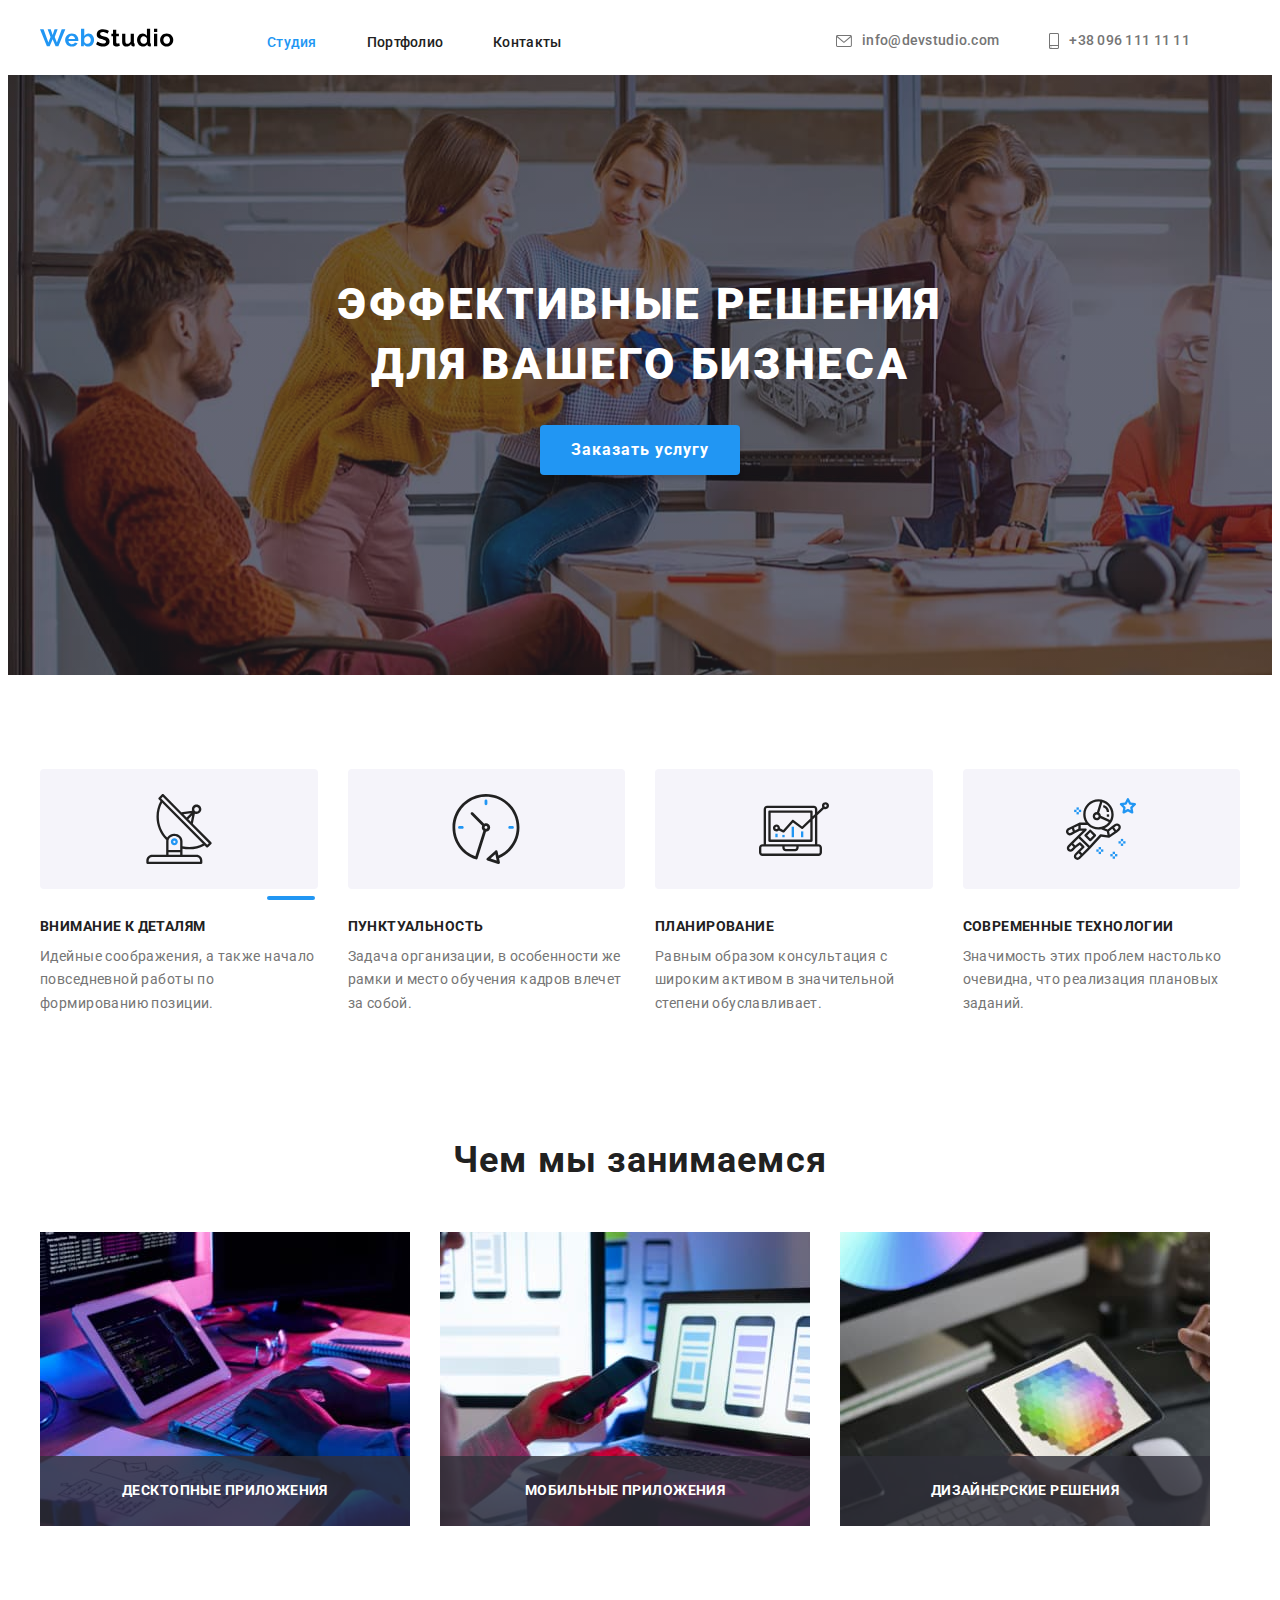
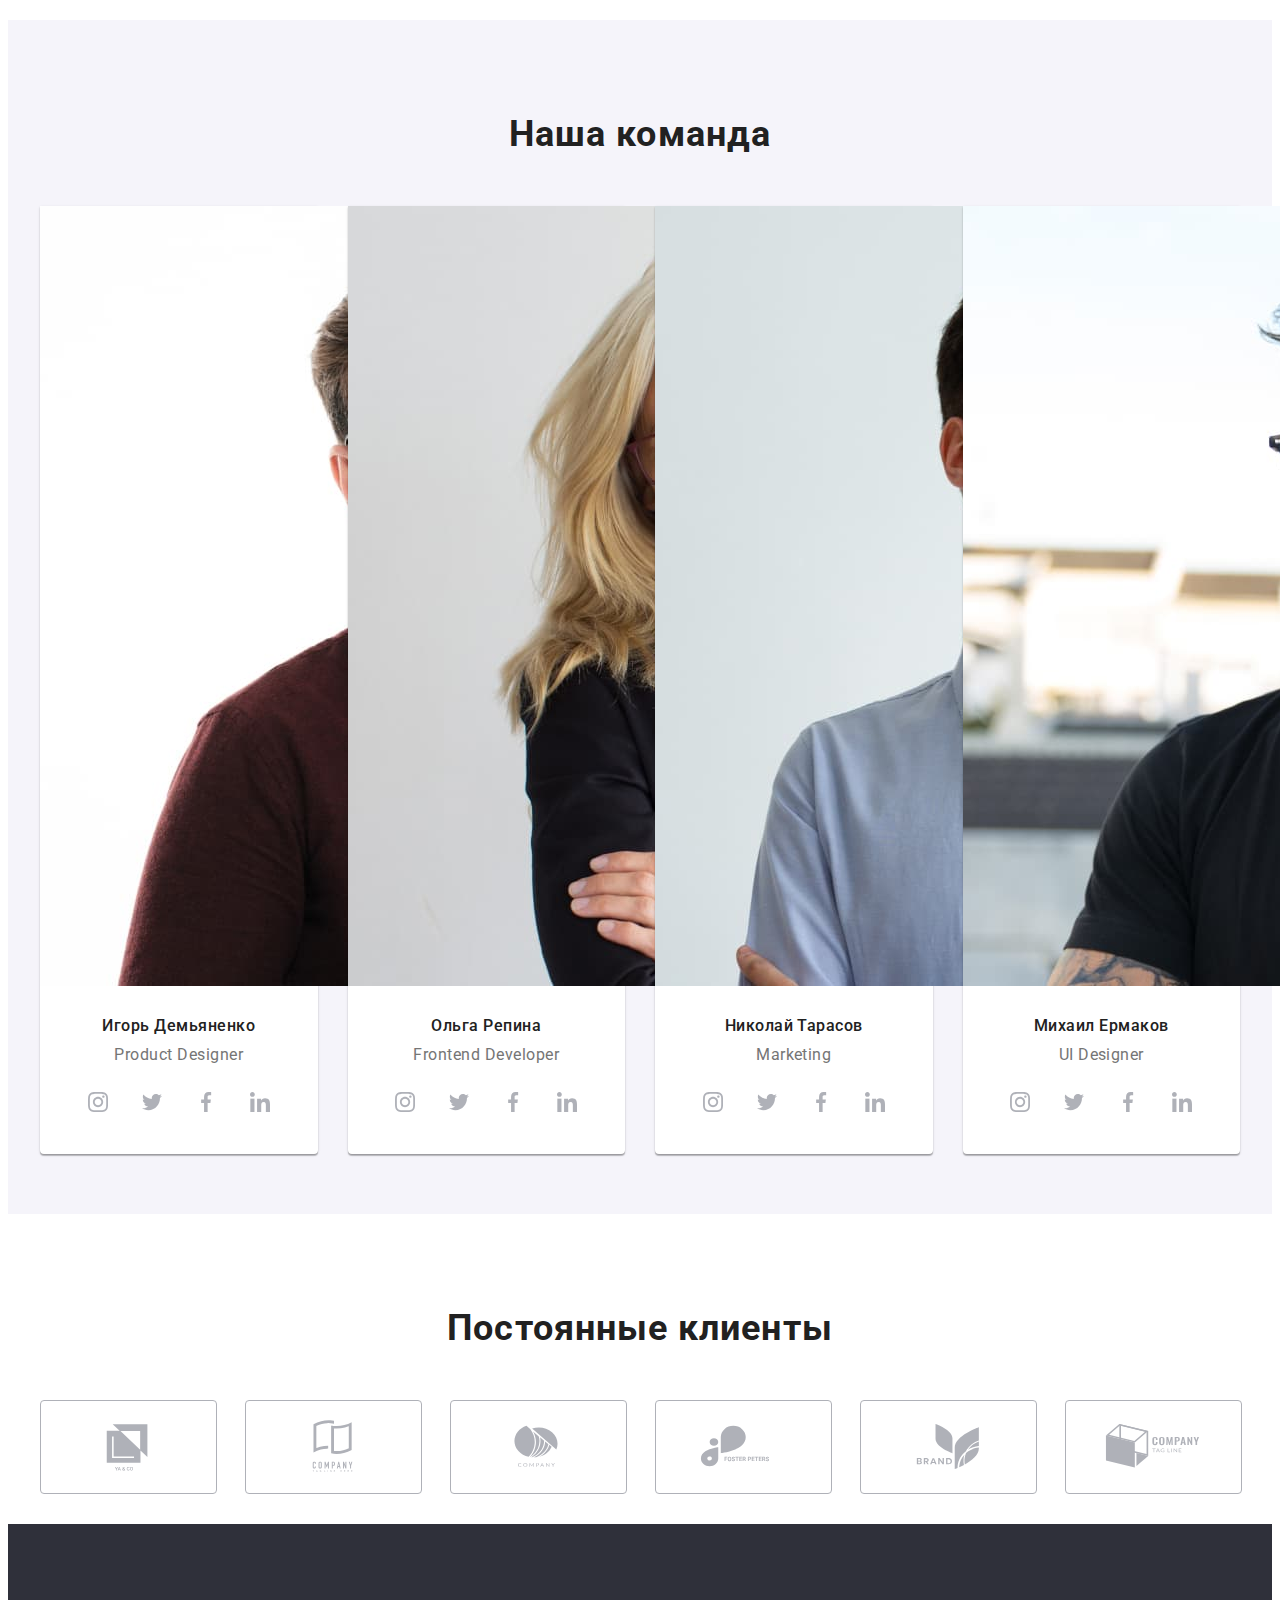
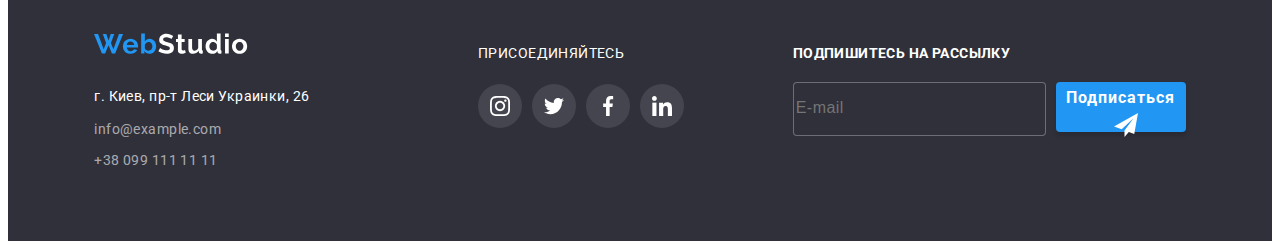
==== index.html @ 252eb331 "start#9" ====
<!DOCTYPE html>
<html lang="ru">
<head>
    <meta charset="UTF-8">
    <meta http-equiv="X-UA-Compatible" content="IE=edge">
    <meta name="viewport" content="width= , initial-scale=1.0">
    <link rel="preconnect" href="https://fonts.googleapis.com">
<link rel="preconnect" href="https://fonts.gstatic.com" crossorigin>
<link href="https://fonts.googleapis.com/css2?family=Raleway:wght@700&family=Roboto:wght@400;500;700;900&display=swap" rel="stylesheet">
<link rel="stylesheet" href="https://cdnjs.cloudflare.com/ajax/libs/modern-normalize/1.1.0/modern-normalize.min.css" integrity="sha512-wpPYUAdjBVSE4KJnH1VR1HeZfpl1ub8YT/NKx4PuQ5NmX2tKuGu6U/JRp5y+Y8XG2tV+wKQpNHVUX03MfMFn9Q==" crossorigin="anonymous" referrerpolicy="no-referrer" />
<link rel="stylesheet" href="./css/styles.css">
<link rel="stylesheet" href="./css/main.css">     
    <title>webstudio</title>
</head>
<body>

      <header class="header"> 
        <div class="container">
           <a class="logo link" href=""> <svg class="" width="134" height="28" >
                    <use href="./images/icons.svg#icon-w"></use>
                </svg></a>
       <button type="button" class="menu-open-btn">
           <svg class="" width="40" height="40">
                    <use href="./images/icons.svg#icon-nav_menu"></use>
                </svg>
       </button>
       
        <nav class="navigation">
        <ul class="menu-list list">
            <li class="menu-list__item"><a href="" class="menu-list__link current link menu-list__line">Студия</a></li>
            <li class="menu-list__item"><a href="./portfolio.html" class="menu-list__link link">Портфолио</a></li>
            <li class="menu-list__item"><a href="" class="menu-list__link link">Контакты</a></li>
        </ul> 
        </nav>
        <div class="contact">
    <ul class="contact-list list">
    <li class="contact-list__item"><a class="contact-list__link link" href="mailto:info@devstudio.com"><svg class="contact-list__icon" width="16" height="12">
        <use href="./images/icons.svg#icon-envelope"></use>
    </svg>info@devstudio.com</a></li>
    <li class="contact-list__item"><a class="contact-list__link link" href="tel:+380961111111"><svg class="contact-list__icon" width="10" height="16">
        <use href="./images/icons.svg#icon-smartphone"></use>
    </svg>+38 096 111 11 11</a></li>
    </ul>
    </div>
    </div>
    <div class="mob-menu is-hidden">
        <div class="container">
            <div class="mob-menu-top">
          <button type="button" class="menu-close-btn">
           <svg class="" width="40" height="40">
                    <use href="./images/icons.svg#icon-close-btn-mob"></use>
                </svg>
       </button>
        <ul class="mob-menu-list list">
            <li class="mob-menu-list__item"><a href="" class="mob-menu-list__link current link menu-list__line">Студия</a></li>
            <li class="mob-menu-list__item"><a href="./portfolio.html" class="mob-menu-list__link link">Портфолио</a></li>
            <li class="mob-menu-list__item"><a href="" class="mob-menu-list__link link">Контакты</a></li>
        </ul> 
        </div>
        <div>
    <ul class="mob-contact-list list">
   
    <li class="mob-contact-list__item"><a class="mob-contact-list__tel link" href="tel:+380961111111">+38 096 111 11 11</a></li>
     <li class="mob-contact-list__item"><a class="mob-contact-list__mail link" href="mailto:info@devstudio.com">info@devstudio.com</a></li>
    </ul>
    </div>
    <ul class="mob-soc-list list">
        <li><a class="mob-soc-list__link link" href="">Instagram</a></li>
        <li><a  class="mob-soc-list__link link" href="">Twitter</a></li>
        <li><a class="mob-soc-list__link link"  href="">Facebook</a></li>
        <li><a class="mob-soc-list__link link"  href="">LinkedIn</a></li>
    </ul>
    </div>
    </div>
    </header>
    <main>
 <section class="hero">
    <div class="container">
    <h1 class="hero__title">Эффективные решения для вашего бизнеса</h1>
    <button  type="button" class="hero__btn" data-modal-open>Заказать услугу</button>    
</div>
</section> 
     <section class="benefits">
        <div class="container">
   <h2 class="visually-hidden">Наши преимущества</h2>
        <ul class="benefits-list list">
        <li class="benefits-top-text">
           <div class="benefits-list-link"><svg class="benefits-icon" width="70" height="70">
                <use href="./images/icons.svg#icon-antenna"></use>
             </svg></div>
            <p class="benefits-title">Внимание к деталям</p>
<p class="benefits-text">Идейные соображения, а также начало повседневной работы по формированию позиции.</p>
        </li>
        <li class="benefits-top-text">
            <div class="benefits-list-link"><svg class="benefits-icon" width="70" height="70">
                <use href="./images/icons.svg#icon-clock"></use>
             </svg></div>
            <p class="benefits-title">Пунктуальность</p>
            <p class="benefits-text">Задача организации, в особенности же рамки и место обучения кадров влечет за собой.</p>
        </li>
        <li class="benefits-top-text">
            <div class="benefits-list-link"><svg class="benefits-icon" width="70" height="70">
                <use href="./images/icons.svg#icon-diagram"></use>
             </svg></div>
            <p class="benefits-title">Планирование</p>
<p class="benefits-text">Равным образом консультация с широким активом в значительной степени обуславливает.</p>
        </li>
        <li class="benefits-top-text">
            <div class="benefits-list-link"><svg class="benefits-icon" width="70" height="70">
                <use href="./images/icons.svg#icon-astronaut"></use>
             </svg></div>
            <p class="benefits-title">Современные технологии</p>
            <p class="benefits-text">Значимость этих проблем настолько очевидна, что реализация плановых заданий.</p>
        </li>
    </ul>
</div> 
</section>
  <section class="about">
    <div class="container">
<h2 class="about-title title">Чем мы занимаемся</h2>
<ul class="about-list list">
    <li class="about-item">
        <div class="about-top-wrap">
        <img 
        srcset="./images/img1.jpg 1x,
            ./images/img1-2x.jpg 2x"
        src="./images/img1.jpg" 
        alt="человек работает за компьютером"
        width="370"
        height="294">
       <p class="about-text">Десктопные приложения</p> 
    </div>
    </li>
    <li class="about-item">
        <div class="about-top-wrap">
        <img 
         srcset="./images/img2.jpg 1x,
            ./images/img2-2x.jpg 2x"
        src="./images/img2.jpg" 
        alt="человек работает за компьютером"
        width="370"
        height="294">
        <p class="about-text">Мобильные приложения</p> 
    </div>
    </li>
    <li class="about-item">
        <div class="about-top-wrap">
        <img 
         srcset="./images/img3.jpg 1x,
            ./images/img3-2x.jpg 2x"
        src="./images/img3.jpg"
        alt="человек работает за компьютер"
        width="370"
        height="294">
        <p class="about-text">Дизайнерские решения</p>  
    </div>
    </li>
</ul>
</div>
</section>  
 <section class="team">
    <div class="container">
    <h2 class="team-title title">Наша команда</h2>
    <ul class="team-list list">
        <li class="team-item">
<picture>
    <source  srcset="
            ./images/img-comanda1.jpg 1x,
            ./images/img-comanda1-2x.jpg 2x"
             media="(min-width:1200px)" >

     <source  srcset="
            ./images/img-comanda1-tab.jpg 1x,
            ./images/img-comanda1-tab-2x.jpg 2x"
             media="(min-width:768px)" >
    <source  srcset="
            ./images/img-comanda1-mob.jpg 1x,
            ./images/img-comanda1-mob-2x.jpg 2x"
             media="(min-width:480px)" >      
         <img
            src="./images/img-comanda1.jpg" alt="Product Designer"> 
</picture>

        <div class="team-list-group">
            <p class="team-list-name">Игорь Демьяненко</p>
            <p class="team-list-profession" lang="en">Product Designer</p>
        </div>
        <ul class="team-soc-list list">
         <Li class="team-soc-item"><a href="" class="team-soc-link"> 
             <svg class="team-soc-icon" width="20" height="20">
                 <use href="./images/icons.svg#icon-instagram"></use>
             </svg>
         </a></Li>
         <Li class="team-soc-item"><a href="" class="team-soc-link">
            <svg class="team-soc-icon" width="20" height="20">
           <use href="./images/icons.svg#icon-twitter"></use>
        </svg>   
         </a></li>
         <Li class="team-soc-item"><a href="" class="team-soc-link">
            <svg class="team-soc-icon" width="20" height="20">
                <use href="./images/icons.svg#icon-facebook"></use>
            </svg>   
         </a></Li>
         <Li class="team-soc-item"><a href="" class="team-soc-link">
            <svg class="team-soc-icon" width="20" height="20">
                <use href="./images/icons.svg#icon-linkedin"></use>
            </svg>    
         </a></Li>

        </ul>
        </li>
        <li class="team-item">
<picture>
    <source  srcset="
            ./images/img-comanda2.jpg 1x,
            ./images/img-comanda2-2x.jpg 2x"
             media="(min-width:1200px)" >

     <source  srcset="
            ./images/img-comanda2-tab.jpg 1x,
            ./images/img-comanda2-tab-2x.jpg 2x"
             media="(min-width:768px)" >
    <source  srcset="
            ./images/img-comanda2-mob.jpg 1x,
            ./images/img-comanda2-mob-2x.jpg 2x"
             media="(min-width:480px)" >      
         <img
            src="./images/img-comanda2.jpg" alt="Product Designer"> 
</picture>

        
            <div class="team-list-group">
        <p class="team-list-name">Ольга Репина</p>
        <p class="team-list-profession" lang="en">Frontend Developer</p>
    </div>
    <ul class="team-soc-list list">
        <Li class="team-soc-item"><a href="" class="team-soc-link"> 
            <svg class="team-soc-icon" width="20" height="20">
                <use href="./images/icons.svg#icon-instagram"></use>
            </svg>
        </a></Li>
        <Li class="team-soc-item"><a href="" class="team-soc-link">
           <svg class="team-soc-icon" width="20" height="20">
          <use href="./images/icons.svg#icon-twitter"></use>
       </svg>   
        </a></li>
        <Li class="team-soc-item"><a href="" class="team-soc-link">
           <svg class="team-soc-icon" width="20" height="20">
               <use href="./images/icons.svg#icon-facebook"></use>
           </svg>   
        </a></Li>
        <Li class="team-soc-item"><a href="" class="team-soc-link">
           <svg class="team-soc-icon" width="20" height="20">
               <use href="./images/icons.svg#icon-linkedin"></use>
           </svg>    
        </a></Li>
       </ul>
    </li>
        <li class="team-item">
<picture>
    <source  srcset="
            ./images/img-comanda3.jpg 1x,
            ./images/img-comanda3-2x.jpg 2x"
             media="(min-width:1200px)" >

     <source  srcset="
            ./images/img-comanda3-tab.jpg 1x,
            ./images/img-comanda3-tab-2x.jpg 2x"
             media="(min-width:768px)" >
    <source  srcset="
            ./images/img-comanda3-mob.jpg 1x,
            ./images/img-comanda3-mob-2x.jpg 2x"
             media="(min-width:480px)" >      
         <img
            src="./images/img-comanda3.jpg" alt="Product Designer"> 
</picture>

             <div class="team-list-group">
        <p class="team-list-name">Николай Тарасов</p>
        <p class="team-list-profession" lang="en">Marketing</p>
    </div>
    <ul class="team-soc-list list">
        <Li class="team-soc-item"><a href="" class="team-soc-link"> 
            <svg class="team-soc-icon" width="20" height="20">
                <use href="./images/icons.svg#icon-instagram"></use>
            </svg>
        </a></Li>
        <Li class="team-soc-item"><a href="" class="team-soc-link">
           <svg class="team-soc-icon" width="20" height="20">
          <use href="./images/icons.svg#icon-twitter"></use>
       </svg>   
        </a></li>
        <Li class="team-soc-item"><a href="" class="team-soc-link">
           <svg class="team-soc-icon" width="20" height="20">
               <use href="./images/icons.svg#icon-facebook"></use>
           </svg>   
        </a></Li>
        <Li class="team-soc-item"><a href="" class="team-soc-link">
           <svg class="team-soc-icon" width="20" height="20">
               <use href="./images/icons.svg#icon-linkedin"></use>
           </svg>    
        </a></Li>

       </ul>
    </li>
        <li class="team-item">
<picture>
    <source  srcset="
            ./images/img-comanda4.jpg 1x,
            ./images/img-comanda4-2x.jpg 2x"
             media="(min-width:1200px)" >

     <source  srcset="
            ./images/img-comanda4-tab.jpg 1x,
            ./images/img-comanda4-tab-2x.jpg 2x"
             media="(min-width:768px)" >
    <source  srcset="
            ./images/img-comanda4-mob.jpg 1x,
            ./images/img-comanda4-mob-2x.jpg 2x"
             media="(min-width:480px)" >      
         <img
            src="./images/img-comanda4.jpg" alt="Product Designer"> 
</picture>


        
             <div class="team-list-group">
        <p class="team-list-name">Михаил Ермаков</p>
        <p class="team-list-profession" lang="en">UI Designer</p>
        
    </div>
    <ul class="team-soc-list list">
        <Li class="team-soc-item"><a href="" class="team-soc-link"> 
            <svg class="team-soc-icon" width="20" height="20">
                <use href="./images/icons.svg#icon-instagram"></use>
            </svg>
        </a></Li>
        <Li class="team-soc-item"><a href="" class="team-soc-link">
           <svg class="team-soc-icon" width="20" height="20">
          <use href="./images/icons.svg#icon-twitter"></use>
       </svg>   
        </a></li>
        <li class="team-soc-item"><a href="" class="team-soc-link">
           <svg class="team-soc-icon" width="20" height="20">
               <use href="./images/icons.svg#icon-facebook"></use>
           </svg>   
        </a></li>
        <li class="team-soc-item"><a href="" class="team-soc-link">
           <svg class="team-soc-icon" width="20" height="20">
               <use href="./images/icons.svg#icon-linkedin"></use>
           </svg>    
        </a></li>
       </ul>
    </ul>
</div>
</section>
 <section class="clients">
    <div class="container">
    <h2 class="clients-title title">Постоянные клиенты</h2>
    <ul class="clients-list list">
        <li class="clients-list-icon"><a href="" class="clients-icon-link"><svg class="clients-soc-icon" width="106" height="60">
            <use href="./images/icons.svg#icon-client1"></use>
        </svg></a></li>
        <li class="clients-list-icon"><a href="" class="clients-icon-link"><svg class="clients-soc-icon" width="106" height="60">
            <use href="./images/icons.svg#icon-client2"></use>
        </svg> </a></li>
        <li class="clients-list-icon"><a href="" class="clients-icon-link"><svg class="clients-soc-icon" width="106" height="60">
            <use href="./images/icons.svg#icon-client3"></use>
        </svg> </a></li>
        <li class="clients-list-icon"><a href="" class="clients-icon-link"><svg class="clients-soc-icon" width="106" height="60">
            <use href="./images/icons.svg#icon-client4"></use>
        </svg></a></li>
        <li class="clients-list-icon"><a href="" class="clients-icon-link"><svg class="clients-soc-icon" width="106" height="60">
            <use href="./images/icons.svg#icon-client5"></use>
        </svg></a></li>
        <li class="clients-list-icon"><a href="" class="clients-icon-link"><svg class="clients-soc-icon" width="106" height="60">
            <use href="./images/icons.svg#icon-client6"></use>
        </svg></a></li>
    </ul>
</div>
</section>
    </main>
     <footer class="footer">
        <div class="container">
            <div class="footer-contact-logo">
        <div class="footer-logo-color">
 <a class="footer-logo link" href=""> <svg class="" width="154" height="28" >
                    <use href="./images/icons.svg#icon-webstudio1"></use>
                </svg></a>
    </div>
        <address class="adress">г. Киев, пр-т Леси Украинки, 26</address>
        <ul class="list">
            <li class="footer-contact"><a class="footer-link link" href="mailto:info@example.com">info@example.com</a></li>
            <li class="footer-contact"><a class="footer-link link" href="tel:+380991111111">+38 099 111 11 11</a></li> 
        </ul>
        </div>
    <div class="footer-soc">
        <p class="footer-text">присоединяйтесь</p>
        <ul class="footer-soc-list list">
            <li class="footer-soc-item"><a href="" class="footer-soc-link"> 
                <svg class="footer-soc-icon" width="20" height="20">
                    <use href="./images/icons.svg#icon-instagram"></use>
                </svg></a></li>
            <li class="footer-soc-item"><a href="" class="footer-soc-link"><svg class="footer-soc-icon" width="20" height="20">
                <use href="./images/icons.svg#icon-twitter"></use>
             </svg></a></li>
            <li class="footer-soc-item"><a href="" class="footer-soc-link"><svg class="footer-soc-icon" width="20" height="20">
                <use href="./images/icons.svg#icon-facebook"></use>
            </svg></a></li>
            <li class="footer-soc-item"><a href="" class="footer-soc-link"><svg class="footer-soc-icon" width="20" height="20">
                <use href="./images/icons.svg#icon-linkedin"></use>
            </svg></a></li>
        </ul>
    </div>
    

    <div class="footer-input-button">
    <p class="footer-input-text">Подпишитесь на рассылку</p>
    <div class="footer-top">
    <input type="email" 
    class="footer-input"
                name="footer-input-name"
                required
                id="footer-input-name"
                placeholder="E-mail">
                <button type="button" class="footer-button">Подписаться<svg class="footer-button-icon" width="24" height="24">
                <use href="./images/icons.svg#icon-icon-send"></use>
            </svg></button>
            </div>
           </div>
    </div>
    </footer>
    <!-- <div class="backdrop is-hidden" data-modal>
        <div class="modal">
            <button type="button" class="modal-close-bt" data-modal-close>
                <svg class="button-close-icon" width="18" height="18">
                    <use href="./images/icons.svg#icon-close-button"></use>
                </svg>
            </button>
            <p class="modal-title">Оставьте свои данные, мы вам перезвоним</p>
            <form>
                <div class="modal-field">
                <label class="modal-lebel" for="user-name">Имя</label>
               <div class="modal-input-wrap">
                <input type="text" 
                class="modal-input"
                name="user-name"
                required
                id="user-name">
                <svg class="input-icon" width="18" height="18">
                <use href="./images/icons.svg#icon-Vector"></use>
            </svg>
            </div>
                </div>
                 <div class="modal-field">
                <label class="modal-lebel" for="user-tel">Телефон</label>
               <div class="modal-input-wrap">
                <input type="tel" 
                class="modal-input"
                name="user-tel"
                required
                id="user-tel"
                >
                <svg class="input-icon" width="18" height="18">
                <use href="./images/icons.svg#icon-Vector-1"></use>
            </svg>
                </div>
                </div>
                 <div class="modal-field">
                <label class="modal-lebel" for="user-email">Почта</label>
               <div class="modal-input-wrap">
                <input type="email" 
                class="modal-input"
                name="user-email"
                required
                id="user-email"
                >
                 <svg class="input-icon" width="18" height="18">
                <use href="./images/icons.svg#icon-Vector-2"></use>
            </svg>
                </div>
                </div>
                <label class="modal-lebel" for="user-text">Комментарий</label>
                <textarea name="user-text" id="user-text" placeholder="Введите текст" class="modal-text"></textarea>
                <div class="modal-field-checkbox">
                    <input type="checkbox" class="input-check visually-hidden" id="input-check" name="policy" value="policy">
                <label for="input-check" class="check-text">
                    <span class="modal-checkbox"><svg class="check-icon" width="11" height="8">
                <use href="./images/icons.svg#icon-Vector-3"></use>
            </svg></span>Соглашаюсь с рассылкой и принимаю <a href="" class="modal-dogovor">Условия договора</a></label>
                </div>
                <button type="submit" class="modal-send-btn">Отправить</button>
            </form>
        </div>
    </div>-->
    <script src="./js/modal.js"></script> 
     <script src="./js/mobile-menu.js"></script> 
</body>
</html>
---- css/main.css ----
:root {
  --header-color: #212121;
  --title-color: #212121;
  --acent-color: #2196F3;
  --text-color:#757575;
  --typical-margin: 30px;
}

body {
  font-family: Roboto, Tahoma;
  color: #212121;
}

p, h1, h2, h3, h4, h5, h6 {
  margin: 0;
}

ul {
  padding-left: 0;
  margin: 0;
}

button {
  cursor: pointer;
}

img {
  display: block;
}

.link {
  text-decoration: none;
}

.list {
  list-style: none;
}

.container {
  width: 100%;
  padding-left: 15px;
  padding-right: 15px;
  margin: 0 auto;
}
@media screen and (min-width: 480px) {
  .container {
    max-width: 480px;
  }
}
@media screen and (min-width: 768px) {
  .container {
    max-width: 768px;
  }
}
@media screen and (min-width: 1200px) {
  .container {
    max-width: 1200px;
  }
}

.visually-hidden {
  position: absolute;
  white-space: nowrap;
  width: 1px;
  height: 1px;
  overflow: hidden;
  border: 0;
  padding: 0;
  clip: rect(0 0 0 0);
  clip-path: inset(50%);
  margin: -1px;
}

.check-text span, .check-text, .modal-field-checkbox, .modal-close-bt, .footer-soc-link, .clients-icon-link, .clients-title, .team-soc-link, .team-soc-list, .team-list-profession, .team-list-name, .team-title, .about-text, .about-title, .benefits-list-link, .contact-list__link, .header .container {
  display: flex;
  align-items: center;
}

.title {
  font-size: 36px;
  line-height: 1.16;
  font-weight: 700;
  letter-spacing: 0.03em;
  color: var(--title-color);
}

.logo {
  font-family: "Raleway";
  font-size: 26px;
  line-height: 1.19;
  font-weight: 700;
  letter-spacing: 0.03em;
  color: #212121;
  margin-right: 93px;
}

.footer-logo {
  font-family: "Raleway";
  font-size: 26px;
  line-height: 1.19;
  font-weight: 700;
  letter-spacing: 0.03em;
  color: #FFFFFF;
}

.logo--color {
  color: var(--acent-color);
}

.header {
  padding-top: 16px;
  padding-bottom: 16px;
}
@media screen and (min-width: 768px) and (max-width: 1199px) {
  .header {
    padding-top: 26px;
    padding-bottom: 26px;
  }
}
@media screen and (max-width: 1200px) {
  .header {
    padding-top: 24px;
    padding-bottom: 24px;
    position: relative;
  }
}
.menu-open-btn {
  margin-left: auto;
  border: none;
  background-color: transparent;
}
@media screen and (min-width: 768px) {
  .menu-open-btn {
    display: none;
  }
}

@media screen and (max-width: 767px) {
  .navigation {
    display: none;
  }
}

.menu-list {
  display: flex;
}

.menu-list__item:not(:last-child) {
  margin-right: 50px;
}

.menu-list__link {
  font-size: 14px;
  line-height: 1.14;
  font-weight: 500;
  letter-spacing: 0.02em;
  color: #212121;
  transition: color 250ms cubic-bezier(0.4, 0, 0.2, 1);
  transition-property: all;
}
.menu-list__link.current {
  color: var(--acent-color);
}
.menu-list__link:hover, .menu-list__link:focus {
  color: #2196F3;
}

.menu-list__line::after {
  content: "";
  position: absolute;
  bottom: 0;
  width: 48px;
  height: 4px;
  background-color: #2196F3;
  border-radius: 2px;
  display: flex;
}

@media screen and (max-width: 1199px) {
  .contact {
    display: block;
  }
}

.contact-list__link {
  font-size: 14px;
  line-height: 1.14;
  font-weight: 500;
  letter-spacing: 0.02em;
  color: var(--text-color);
  transition: color 250ms cubic-bezier(0.4, 0, 0.2, 1);
  transition-property: all;
}
.contact-list__link:hover, .contact-list__link:focus {
  color: #2196F3;
}

.contact-list {
  margin-left: 84px;
}
@media screen and (min-width: 1200px) {
  .contact-list {
    display: flex;
  }
}

.contact {
  margin-left: auto;
}
@media screen and (max-width: 767px) {
  .contact {
    display: none;
  }
}

.contact-list__item {
  margin-right: 50px;
}

.contact-list__icon {
  fill: currentColor;
  margin-right: 10px;
}

.mob-menu {
  position: fixed;
  z-index: 1;
  top: 0;
  left: 0;
  background-color: #FFFFFF;
  width: 100vw;
  height: 100vh;
  padding-top: 10px;
  padding-bottom: 48px;
  padding-left: 40px;
  overflow-y: scroll;
}
.mob-menu .container {
  display: flex;
  flex-direction: column;
  height: 100%;
  justify-content: space-between;
  align-items: flex-start;
}

.mob-menu-top {
  width: 100%;
}

.menu-close-btn {
  display: block;
  margin-left: auto;
  border: none;
  background-color: transparent;
}
.menu-close-btn:hover, .menu-close-btn:focus {
  color: #2196F3;
}

.mob-menu-list__link {
  font-size: 40px;
  line-height: 1.17;
  font-weight: 500;
  letter-spacing: 0.02em;
  color: #212121;
}
.mob-menu-list__link.current {
  color: var(--acent-color);
}

.mob-contact-list__tel {
  font-size: 34px;
  line-height: 1.17;
  font-weight: 500;
  letter-spacing: 0.02em;
  color: #2196F3;
  margin-bottom: 32px;
}

.mob-contact-list__mail {
  font-size: 24px;
  line-height: 1.18;
  font-weight: 500;
  letter-spacing: 0.02em;
  color: #757575;
}

.mob-soc-list {
  display: flex;
  margin-top: 64px;
}

.mob-soc-list__link {
  font-size: 18px;
  line-height: 1.22;
  font-weight: 500;
  letter-spacing: 0.02em;
  color: #2196F3;
  border-right: 1px solid rgba(33, 33, 33, 0.2);
}

.no-scroll {
  overflow: hidden;
}

.hero {
  background-color: #2F303A;
  padding-top: 118px;
  padding-bottom: 118px;
  text-align: center;
  background-image: linear-gradient(rgba(47, 48, 58, 0.4), rgba(47, 48, 58, 0.4)), url(../images/herotitle-mob.jpg);
  background-repeat: no-repeat;
  background-size: cover;
  min-width: 100%;
  margin: 0 auto;
}
@media screen and (min-width: 1200px) {
  .hero {
    padding-top: 200px;
    padding-bottom: 200px;
  }
}
@media (min-device-pixel-ratio: 2), (min-resolution: 192dpi), (min-resolution: 2dppx) {
  .hero {
    background-image: linear-gradient(rgba(47, 48, 58, 0.4), rgba(47, 48, 58, 0.4)), url(../images/herotitle-mob-2x.jpg);
  }
}
@media screen and (min-width: 768px) {
  .hero {
    background-image: linear-gradient(rgba(47, 48, 58, 0.4), rgba(47, 48, 58, 0.4)), url(../images/herotitle-tab.jpg);
  }
}
@media screen and (min-width: 768px) and (min-device-pixel-ratio: 2), screen and (min-width: 768px) and (min-resolution: 192dpi), screen and (min-width: 768px) and (min-resolution: 2dppx) {
  .hero {
    background-image: linear-gradient(rgba(47, 48, 58, 0.4), rgba(47, 48, 58, 0.4)), url(../images/herotitle-tab-2x.jpg);
  }
}
@media screen and (min-width: 1200px) {
  .hero {
    background-image: linear-gradient(rgba(47, 48, 58, 0.4), rgba(47, 48, 58, 0.4)), url(../images/herotitle.jpg);
  }
}
@media screen and (min-width: 1200px) and (min-device-pixel-ratio: 2), screen and (min-width: 1200px) and (min-resolution: 192dpi), screen and (min-width: 1200px) and (min-resolution: 2dppx) {
  .hero {
    background-image: linear-gradient(rgba(47, 48, 58, 0.4), rgba(47, 48, 58, 0.4)), url(../images/herotitle-2x.jpg);
  }
}

.hero__title {
  font-size: 26px;
  line-height: 1.61;
  font-weight: 900;
  letter-spacing: 0.06em;
  text-transform: uppercase;
  color: #FFFFFF;
  width: 360px;
  margin-right: auto;
  margin-left: auto;
  margin-top: 0;
  margin-bottom: var(--typical-margin);
}
@media screen and (min-width: 1200px) {
  .hero__title {
    font-size: 44px;
    line-height: 1.36;
    font-weight: 900;
    letter-spacing: 0.06em;
  }
}
@media screen and (min-width: 1200px) {
  .hero__title {
    width: 696px;
  }
}

.hero__btn {
  border: none;
  min-width: 200px;
  height: 50px;
  font-family: inherit;
  font-size: 16px;
  line-height: 1.88;
  font-weight: 700;
  letter-spacing: 0.06em;
  border-radius: 4px;
  color: #FFFFFF;
  box-shadow: 0px 4px 4px rgba(0, 0, 0, 0.15);
  background-color: var(--acent-color);
  margin: 0 auto;
  display: block;
}
.hero__btn:hover, .hero__btn:focus {
  color: #FFFFFF;
  background-color: var(--acent-color);
}

.benefits {
  padding-top: 60px;
}
@media screen and (min-width: 1200px) {
  .benefits {
    padding-top: 94px;
  }
}

.benefits-list {
  margin-left: -15px;
  margin-right: -15px;
}
@media screen and (min-width: 768px) {
  .benefits-list {
    display: flex;
    flex-wrap: wrap;
  }
}

.benefits-list-link {
  width: 100%;
  height: 120px;
  background-color: #F5F4FA;
  border-radius: 4px;
  justify-content: center;
  margin-bottom: 30px;
}

@media screen and (min-width: 768px) {
  .benefits-top-text {
    width: calc(50% - 30px);
  }
}
@media screen and (min-width: 1200px) {
  .benefits-top-text {
    width: calc(25% - 30px);
  }
}

.benefits-top-text {
  margin-bottom: var(--typical-margin);
  margin-left: 15px;
  margin-right: 15px;
}

.benefits-title {
  font-size: 14px;
  line-height: 1.14;
  font-weight: 700;
  letter-spacing: 0.03em;
  text-transform: uppercase;
  color: #212121;
  margin-bottom: 10px;
}
@media screen and (min-width: 480px) {
  .benefits-title {
    display: flex;
    align-items: center;
    justify-content: center;
  }
}
@media screen and (min-width: 768px) {
  .benefits-title {
    display: flex;
    justify-content: left;
  }
}

.benefits-text {
  font-size: 14px;
  line-height: 1.71;
  font-weight: 400;
  letter-spacing: 0.03em;
  color: var(--text-color);
}

.about {
  padding-top: 94px;
  padding-bottom: 94px;
}
@media screen and (max-width: 1199px) {
  .about {
    display: none;
  }
}

.about-title {
  margin-bottom: 50px;
  justify-content: center;
}

.about-list {
  display: flex;
}

.about-item:not(:last-child) {
  margin-right: var(--typical-margin);
}

.about-top-wrap {
  position: relative;
}

.about-text {
  position: absolute;
  bottom: 0;
  width: 370px;
  height: 70px;
  font-size: 14px;
  line-height: 1.14;
  font-weight: 700;
  letter-spacing: 0.03em;
  text-transform: uppercase;
  color: #FFFFFF;
  background-color: rgba(47, 48, 58, 0.8);
  justify-content: center;
}

.team {
  background-color: #F5F4FA;
  padding-top: 60px;
  padding-bottom: 60px;
}
@media screen and (min-width: 1200px) {
  .team {
    padding-top: 94px;
  }
}

.team-title {
  font-size: 28px;
  line-height: 1.18;
  font-weight: 700;
  letter-spacing: 0.03em;
  margin-bottom: 30px;
  justify-content: center;
}
@media screen and (min-width: 1200px) {
  .team-title {
    font-size: 36px;
    line-height: 1.16;
    font-weight: 700;
    letter-spacing: 0.03em;
  }
}
@media screen and (min-width: 1200px) {
  .team-title {
    margin-bottom: 50px;
  }
}

.team-list {
  margin-bottom: -30px;
  margin-left: -30px;
}
@media screen and (min-width: 768px) {
  .team-list {
    display: flex;
    flex-wrap: wrap;
  }
}

.team-item {
  background: #FFFFFF;
  box-shadow: 0px 1px 3px rgba(0, 0, 0, 0.12), 0px 1px 1px rgba(0, 0, 0, 0.14), 0px 2px 1px rgba(0, 0, 0, 0.2);
  border-radius: 0px 0px 4px 4px;
  margin-bottom: 30px;
  margin-left: 30px;
}
@media screen and (min-width: 768px) {
  .team-item {
    width: calc(50% - 30px);
  }
}
@media screen and (min-width: 1200px) {
  .team-item {
    width: calc(25% - 30px);
  }
}

.team-list-name {
  font-size: 16px;
  line-height: 1.19;
  font-weight: 500;
  letter-spacing: 0.03em;
  color: #212121;
  margin-bottom: 10px;
  justify-content: center;
}

.team-list-profession {
  font-size: 16px;
  line-height: 1.19;
  font-weight: 400;
  letter-spacing: 0.03em;
  color: var(--text-color);
  justify-content: center;
}

.team-list-group {
  padding-top: 30px;
  margin-bottom: 16px;
}

.team-soc-list {
  justify-content: center;
  padding-bottom: 30px;
}

.team-soc-link {
  width: 44px;
  height: 44px;
  background-color: #FFFFFF;
  border-radius: 50%;
  justify-content: center;
  fill: #AFB1B8;
  transition: color 250ms cubic-bezier(0.4, 0, 0.2, 1);
  transition-property: all;
}
.team-soc-link:hover, .team-soc-link:focus {
  background-color: var(--acent-color);
  fill: #FFFFFF;
}

.team-soc-item:not(:last-child) {
  margin-right: 10px;
}

.clients {
  padding-top: 60px;
}
@media screen and (min-width: 1200px) {
  .clients {
    padding-top: 94px;
  }
}

.clients-title {
  font-size: 28px;
  line-height: 1.18;
  font-weight: 700;
  letter-spacing: 0.03em;
  justify-content: center;
  margin-bottom: 30px;
}
@media screen and (min-width: 1200px) {
  .clients-title {
    font-size: 36px;
    line-height: 1.16;
    font-weight: 700;
    letter-spacing: 0.03em;
  }
}
@media screen and (min-width: 1200px) {
  .clients-title {
    margin-bottom: 50px;
  }
}

.clients-list {
  margin-right: -15px;
  margin-left: -15px;
  display: flex;
  flex-wrap: wrap;
}

.clients-list-icon {
  margin-right: 15px;
  margin-left: 15px;
}
@media screen and (min-width: 480px) {
  .clients-list-icon {
    width: calc(50% - 30px);
  }
}
@media screen and (min-width: 768px) {
  .clients-list-icon {
    width: calc(33.3333333333% - 30px);
  }
}
@media screen and (min-width: 1200px) {
  .clients-list-icon {
    width: calc(16.6666666667% - 30px);
  }
}

.clients-icon-link {
  width: 100%;
  height: 92px;
  border: 1px solid #AFB1B8;
  border-radius: 4px;
  justify-content: center;
  margin-bottom: 30px;
  fill: #AFB1B8;
  transition: color 250ms cubic-bezier(0.4, 0, 0.2, 1);
  transition-property: all;
}
.clients-icon-link:hover, .clients-icon-link:focus {
  border-color: #2196F3;
  fill: #2196F3;
}

.footer {
  padding-top: 60px;
  padding-bottom: 60px;
  background-color: #2F303A;
}
@media screen and (min-width: 768px) {
  .footer .container {
    display: flex;
    flex-wrap: wrap;
    align-items: baseline;
    justify-content: space-around;
  }
}
@media screen and (min-width: 1200px) {
  .footer .container {
    display: flex;
    align-items: baseline;
  }
}

.footer-contact-logo {
  justify-content: center;
}
.footer-logo-color {
  margin-bottom: 20px;
}
@media screen and (max-width: 1199px) {
  .footer-logo-color {
    text-align: center;
  }
}

.footer-contact {
  margin-bottom: 8px;
}
@media screen and (max-width: 1199px) {
  .footer-contact {
    text-align: center;
  }
}

.adress {
  font-style: normal;
  font-size: 14px;
  line-height: 1.71;
  font-weight: 400;
  letter-spacing: 0.03em;
  color: #FFFFFF;
  margin-bottom: 9px;
  text-align: center;
}
@media screen and (min-width: 1199px) {
  .adress {
    margin-right: 60px;
  }
}

.footer-link {
  font-size: 14px;
  line-height: 1.71;
  font-weight: 400;
  letter-spacing: 0.03em;
  color: rgba(255, 255, 255, 0.6);
  transition: color 250ms cubic-bezier(0.4, 0, 0.2, 1);
}
.footer-link:hover, .footer-link:focus {
  color: #2196F3;
}

.footer-text {
  font-size: 14px;
  line-height: 1.42;
  font-weight: 400;
  letter-spacing: 0.03em;
  text-transform: uppercase;
  color: #FFFFFF;
  margin-top: 60px;
  margin-bottom: 20px;
}
@media screen and (max-width: 1199px) {
  .footer-text {
    text-align: center;
  }
}

.footer-soc-list {
  display: flex;
  margin-top: 20px;
  align-items: center;
  justify-content: center;
}

.footer-soc-link {
  width: 44px;
  height: 44px;
  background-color: rgba(255, 255, 255, 0.1);
  border-radius: 50%;
  justify-content: center;
  fill: #FFFFFF;
  transition: color 250ms cubic-bezier(0.4, 0, 0.2, 1);
  transition-property: all;
}
.footer-soc-link:hover, .footer-soc-link:focus {
  background-color: #2196F3;
}

.footer-soc-item:not(:last-child) {
  margin-right: 10px;
}

.footer-input-text {
  font-size: 14px;
  line-height: 1.14;
  font-weight: 700;
  letter-spacing: 0.03em;
  text-transform: uppercase;
  color: #FFFFFF;
  margin-top: 60px;
  margin-bottom: 20px;
}
@media screen and (max-width: 1199px) {
  .footer-input-text {
    text-align: center;
  }
}

.footer-input {
  width: 100%;
  margin-left: auto;
  height: 50px;
  border: 1px solid rgba(255, 255, 255, 0.3);
  border-radius: 4px;
  background-color: #2F303A;
  margin-bottom: 20px;
}
.footer-input::placeholder {
  font-size: 16px;
  line-height: 1.25;
  font-weight: 400;
  letter-spacing: 0.03em;
}

.footer-button {
  width: 200px;
  height: 50px;
  background: #2196F3;
  box-shadow: 0px 4px 4px rgba(0, 0, 0, 0.15);
  border-radius: 4px;
  font-family: inherit;
  font-size: 16px;
  line-height: 1.88;
  font-weight: 700;
  letter-spacing: 0.06em;
  justify-content: center;
  align-items: center;
  text-align: center;
  color: #FFFFFF;
  margin-left: 10px;
  border: none;
}

.footer-button-icon {
  fill: #FFFFFF;
  margin-left: 10px;
}

@media screen and (max-width: 1199px) {
  .footer-top {
    text-align: center;
  }
}
@media screen and (min-width: 1200px) {
  .footer-top {
    display: flex;
  }
}

.header-portfolio {
  position: relative;
  padding-top: 24px;
  padding-bottom: 24px;
  border-bottom: 1px solid #ECECEC;
}
.header-portfolio .container {
  display: flex;
  align-items: center;
}

.menu-list__line-portfolio::after {
  content: "";
  position: absolute;
  bottom: 0;
  width: 78px;
  height: 4px;
  background-color: #2196F3;
  border-radius: 2px;
  display: flex;
}

.galery {
  padding-top: 94px;
  padding-bottom: 94px;
}

.galery-title {
  font-size: 18px;
  line-height: 2;
  font-weight: 700;
  letter-spacing: 0.06em;
  color: #212121;
  margin-bottom: 4px;
}

.galery-text {
  font-size: 16px;
  line-height: 1.88;
  font-weight: 400;
  letter-spacing: 0.03em;
  color: var(--text-color);
}

.button-galery {
  margin-bottom: 50px;
}

.button-galery-list {
  display: flex;
  justify-content: center;
}

.button-galery-btn:not(:last-child) {
  margin-right: 8px;
}

.galery-btn {
  border: none;
  font-family: inherit;
  font-size: 16px;
  line-height: 1.62;
  font-weight: 500;
  letter-spacing: 0.03em;
  text-align: center;
  background-color: #F5F4FA;
  border-radius: 4px;
  padding: 6px 22px;
  transition: color 250ms cubic-bezier(0.4, 0, 0.2, 1);
  transition-property: all;
}
.galery-btn:hover, .galery-btn:focus {
  color: #FFFFFF;
  background-color: var(--acent-color);
  box-shadow: 0px 3px 1px rgba(0, 0, 0, 0.1), 0px 1px 2px rgba(0, 0, 0, 0.08), 0px 2px 2px rgba(0, 0, 0, 0.12);
}

.galery-items {
  margin-bottom: 94px;
}

.galery-list {
  display: flex;
  flex-wrap: wrap;
  margin-left: -30px;
  margin-bottom: -30px;
}

.galery-items-list {
  width: calc(33.3333333333% - 30px);
  margin-left: 30px;
  margin-bottom: 30px;
  background: #FFFFFF;
}
.galery-items-list:hover, .galery-items-list:focus {
  box-shadow: 0px 1px 1px rgba(0, 0, 0, 0.12), 0px 4px 4px rgba(0, 0, 0, 0.06), 1px 4px 6px rgba(0, 0, 0, 0.16);
}
.galery-items-list:hover .galery-top-text {
  transform: translateY(0%);
}

.galery-top-wrap {
  position: relative;
  overflow: hidden;
}

.galery-top-text {
  position: absolute;
  top: 0;
  background-color: rgba(33, 150, 243, 0.9);
  font-size: 18px;
  line-height: 1.56;
  font-weight: 400;
  letter-spacing: 0.03em;
  color: #FFFFFF;
  height: 100%;
  padding: 63px 24px;
  transform: translateY(100%);
  transition: transform 250ms cubic-bezier(0.4, 0, 0.2, 1);
  transition-property: all;
  overflow: auto;
}

.galery-list-group {
  padding-top: 20px;
  padding-bottom: 20px;
  padding-left: 24px;
  border-left: 1px solid #EEEEEE;
  border-bottom: 1px solid #EEEEEE;
  border-right: 1px solid #EEEEEE;
}

.backdrop {
  position: fixed;
  top: 0;
  width: 100%;
  height: 100%;
  background-color: rgba(0, 0, 0, 0.2);
  transition: opacity 250ms, visibility 250ms;
}

.modal {
  width: 528px;
  height: 581px;
  background-color: #FFFFFF;
  box-shadow: 0px 1px 3px rgba(0, 0, 0, 0.12), 0px 1px 1px rgba(0, 0, 0, 0.14), 0px 2px 1px rgba(0, 0, 0, 0.2);
  border-radius: 4px;
  padding: 40px;
  position: absolute;
  top: 50%;
  left: 50%;
  transition: transform 250ms;
  transform: translate(-50%, -50%) scale(1) rotate(0);
  transition-property: all;
}
.backdrop.is-hidden .modal {
  transform: scale(0.5) rotate(180deg);
}

.modal-close-bt {
  position: absolute;
  top: 8px;
  right: 8px;
  width: 30px;
  height: 30px;
  background-color: #FFFFFF;
  border: 1px solid rgba(0, 0, 0, 0.1);
  border-radius: 50%;
  transition: color 250ms cubic-bezier(0.4, 0, 0.2, 1);
}
.modal-close-bt:hover, .modal-close-bt:focus + .button-close-icon {
  fill: var(--acent-color);
}

.is-hidden {
  opacity: 0;
  pointer-events: none;
  visibility: hidden;
}

.modal-title {
  font-size: 20px;
  line-height: 1.15;
  font-weight: 700;
  letter-spacing: 0.03em;
  color: #212121;
  text-align: center;
  margin-bottom: 12px;
}

.modal-input {
  width: 100%;
  height: 40px;
  border: 1px solid rgba(33, 33, 33, 0.2);
  border-radius: 4px;
  padding-left: 42px;
  outline: none;
  transition: color 250ms cubic-bezier(0.4, 0, 0.2, 1);
}
.modal-input:focus {
  border: 1px solid #2196F3;
}
.modal-input:focus + .input-icon {
  fill: var(--acent-color);
}

.modal-field {
  margin-bottom: 10px;
}

.modal-lebel {
  font-size: 12px;
  line-height: 1.17;
  font-weight: 400;
  letter-spacing: 0.01em;
  color: #757575;
  display: block;
  margin-bottom: 4px;
}

.modal-text {
  width: 100%;
  height: 120px;
  padding: 12px 16px;
  margin-bottom: 20px;
  border: none;
  border: 1px solid rgba(33, 33, 33, 0.2);
  border-radius: 4px;
  resize: none;
  outline: none;
}
.modal-text::placeholder {
  font-size: 14px;
  line-height: 1.14;
  font-weight: 400;
  letter-spacing: 0.01em;
  color: rgba(117, 117, 117, 0.5);
}

.modal-input-wrap {
  position: relative;
}

.input-icon {
  position: absolute;
  left: 15px;
  top: 50%;
  transform: translateY(-50%);
  transition: color 250ms cubic-bezier(0.4, 0, 0.2, 1);
}

.modal-field-checkbox {
  margin-bottom: 30px;
}

.check-text {
  font-size: 14px;
  line-height: 1.71;
  font-weight: 400;
  letter-spacing: 0.03em;
  color: #757575;
}
.check-text span {
  width: 16px;
  height: 15px;
  border: 2px solid #212121;
  border-radius: 2px;
  margin-right: 8.38px;
}
.input-check:checked + .check-text {
  background-color: #2196F3;
  border: none;
}

.check-icon {
  fill: transparent;
}

.modal-dogovor {
  color: var(--acent-color);
  margin-left: 4px;
}

.modal-send-btn {
  width: 200px;
  height: 50px;
  background-color: #2196F3;
  box-shadow: 0px 4px 4px rgba(0, 0, 0, 0.15);
  border-radius: 4px;
  border: none;
  font-family: inherit;
  font-size: 16px;
  line-height: 1.88;
  font-weight: 700;
  letter-spacing: 0.06em;
  text-align: center;
  color: #FFFFFF;
  display: block;
  margin: 0 auto;
}/*# sourceMappingURL=main.css.map */
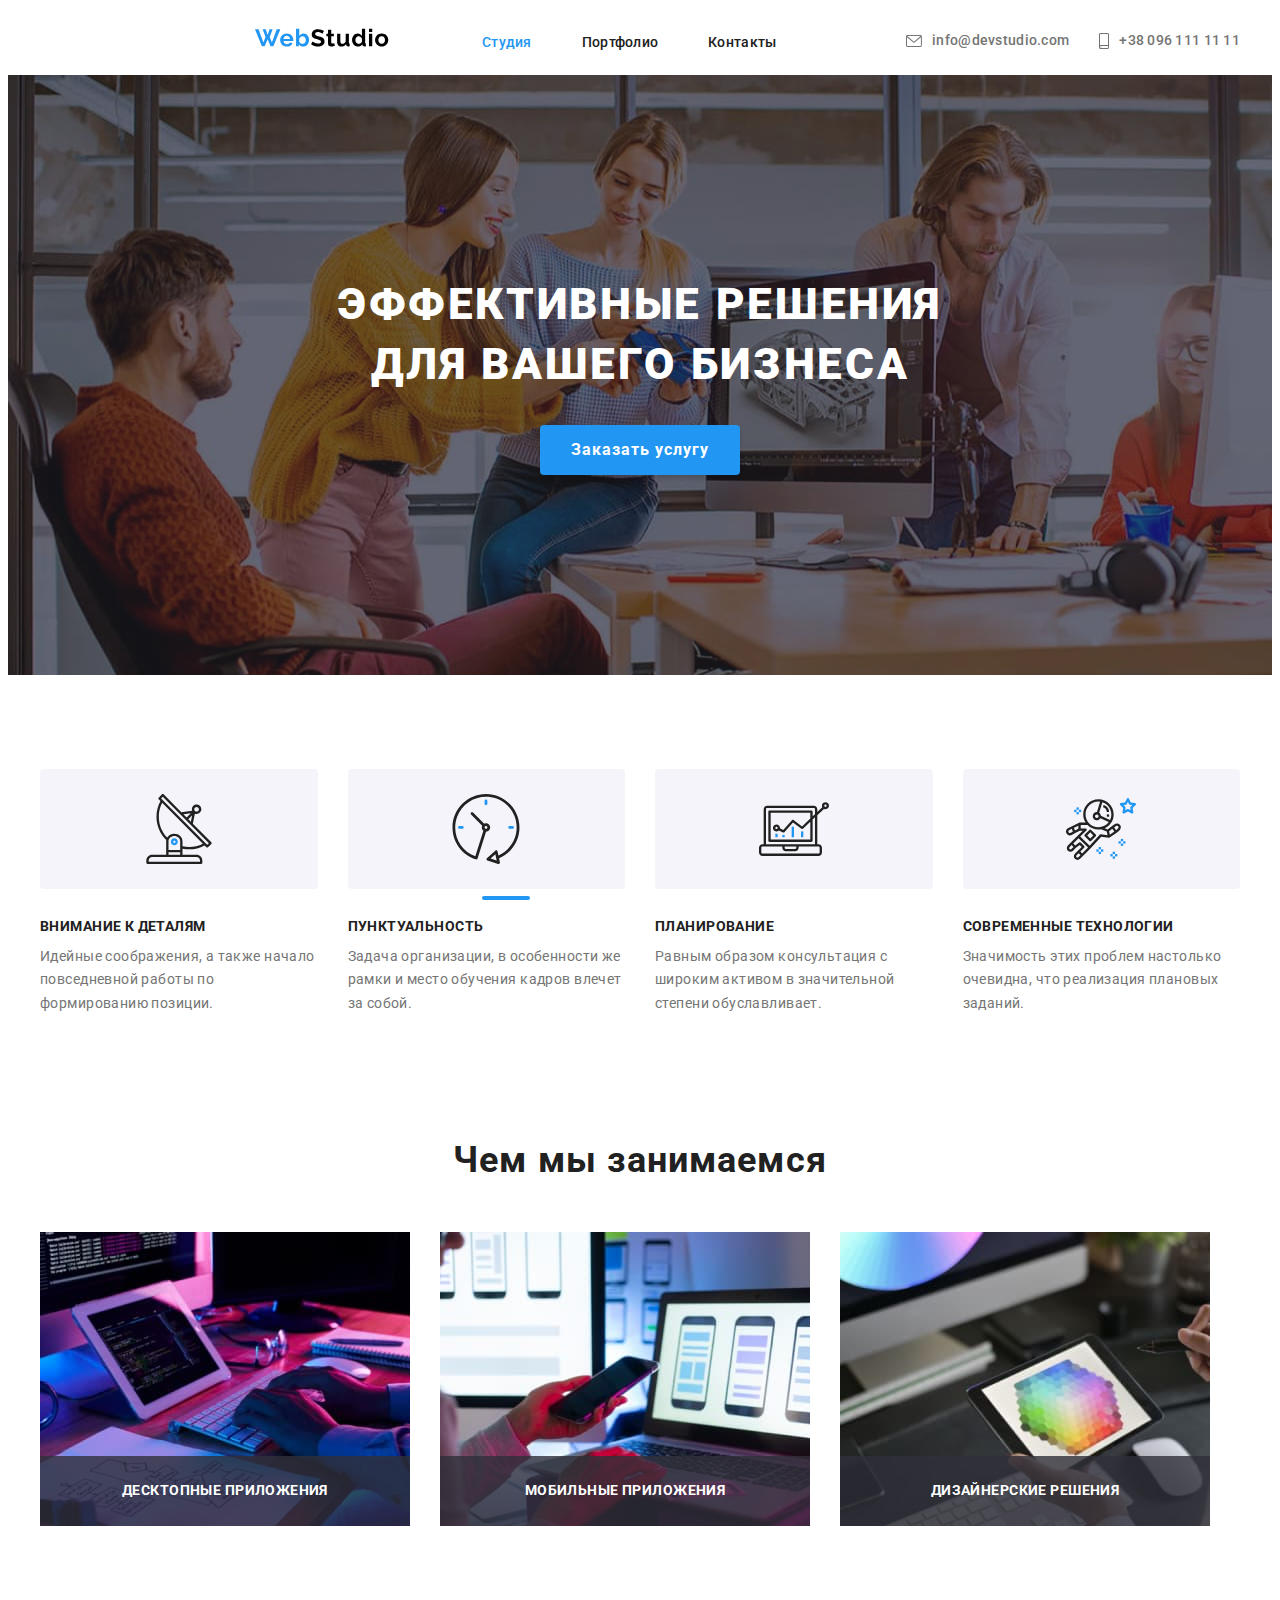
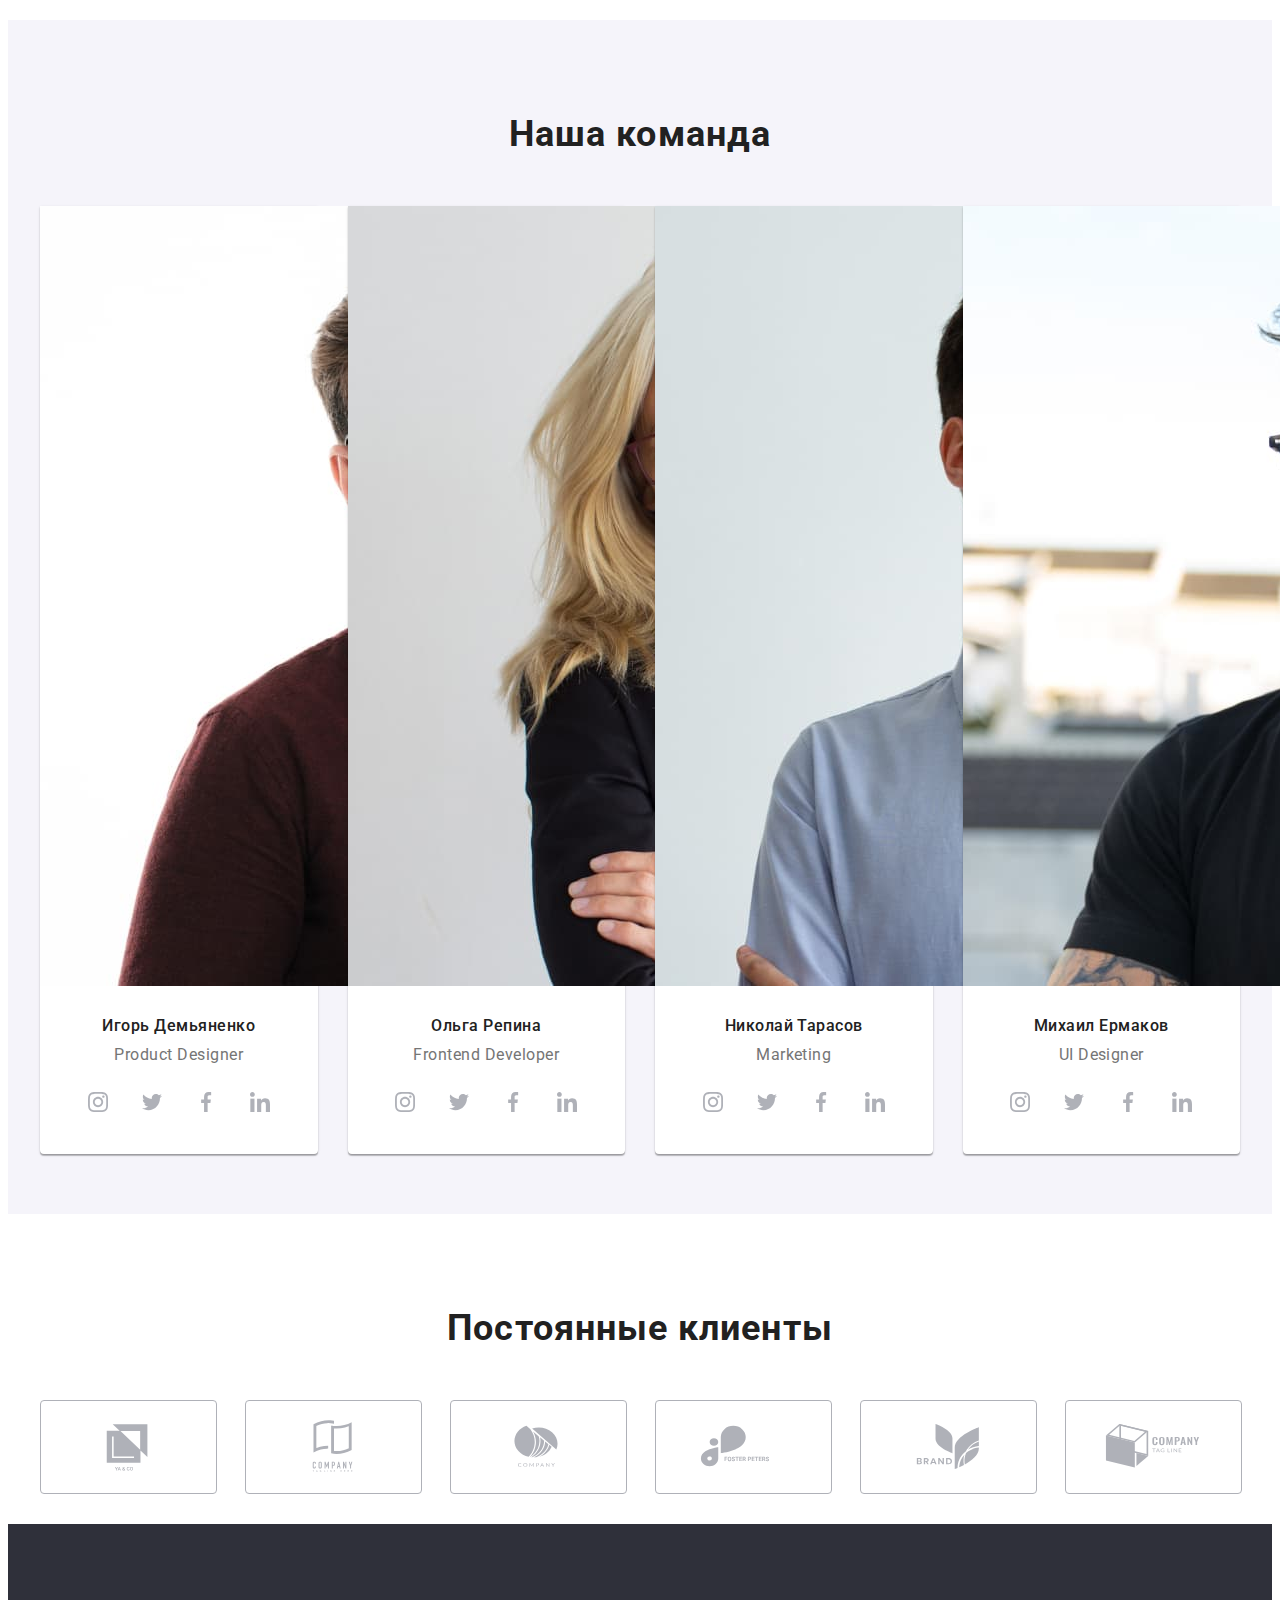
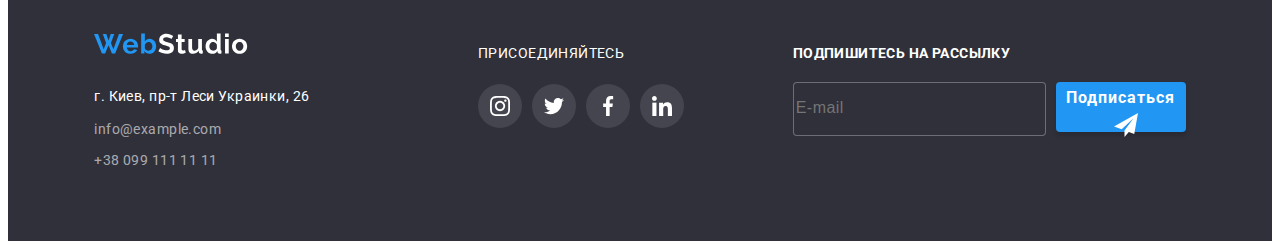
==== commit 027d4c52: "start#10" ====
--- a/index.html
+++ b/index.html
@@ -65,10 +65,10 @@
     </ul>
     </div>
     <ul class="mob-soc-list list">
-        <li><a class="mob-soc-list__link link" href="">Instagram</a></li>
-        <li><a  class="mob-soc-list__link link" href="">Twitter</a></li>
-        <li><a class="mob-soc-list__link link"  href="">Facebook</a></li>
-        <li><a class="mob-soc-list__link link"  href="">LinkedIn</a></li>
+        <li class="mob-soc-list__item link"><a class="mob-soc-list__link link" href="">Instagram</a></li>
+        <li  class="mob-soc-list__item link"><a class="mob-soc-list__link link" href="">Twitter</a></li>
+        <li  class="mob-soc-list__item link"><a class="mob-soc-list__link link"  href="">Facebook</a></li>
+        <li  class="mob-soc-list__item link"><a  class="mob-soc-list__link link" href="">LinkedIn</a></li>
     </ul>
     </div>
     </div>
--- a/css/main.css
+++ b/css/main.css
@@ -91,7 +91,17 @@
   font-weight: 700;
   letter-spacing: 0.03em;
   color: #212121;
-  margin-right: 93px;
+}
+@media screen and (min-width: 768px) {
+  .logo {
+    margin-right: 88px;
+  }
+}
+@media screen and (min-width: 1200px) {
+  .logo {
+    margin-right: 93px;
+    margin-left: 215px;
+  }
 }
 
 .footer-logo {
@@ -133,6 +143,9 @@
   .menu-open-btn {
     display: none;
   }
+}
+.menu-open-btn:hover, .menu-open-btn:focus {
+  fill: #2196F3;
 }
 
 @media screen and (max-width: 767px) {
@@ -194,10 +207,12 @@
 .contact-list__link:hover, .contact-list__link:focus {
   color: #2196F3;
 }
-
-.contact-list {
-  margin-left: 84px;
-}
+@media screen and (min-width: 767px) and (max-width: 1199px) {
+  .contact-list__link:hover, .contact-list__link:focus {
+    margin-bottom: 100px;
+  }
+}
+
 @media screen and (min-width: 1200px) {
   .contact-list {
     display: flex;
@@ -213,13 +228,20 @@
   }
 }
 
-.contact-list__item {
-  margin-right: 50px;
-}
-
 .contact-list__icon {
   fill: currentColor;
   margin-right: 10px;
+}
+
+@media screen and (min-width: 768px) and (max-width: 1199px) {
+  .contact-list__item {
+    margin-bottom: 10px;
+  }
+}
+@media screen and (min-width: 1200px) {
+  .contact-list__item:not(:last-child) {
+    margin-right: 30px;
+  }
 }
 
 .mob-menu {
@@ -254,7 +276,7 @@
   background-color: transparent;
 }
 .menu-close-btn:hover, .menu-close-btn:focus {
-  color: #2196F3;
+  fill: #2196F3;
 }
 
 .mob-menu-list__link {
@@ -290,13 +312,18 @@
   margin-top: 64px;
 }
 
+.mob-soc-list__item:not(:last-child) {
+  border-right: 1px solid rgba(33, 33, 33, 0.2);
+  margin-right: 10px;
+  padding-right: 10px;
+}
+
 .mob-soc-list__link {
   font-size: 18px;
   line-height: 1.22;
   font-weight: 500;
   letter-spacing: 0.02em;
   color: #2196F3;
-  border-right: 1px solid rgba(33, 33, 33, 0.2);
 }
 
 .no-scroll {
@@ -926,6 +953,12 @@
   display: flex;
   justify-content: center;
 }
+@media screen and (max-width: 767px) {
+  .button-galery-list {
+    flex-wrap: wrap;
+    justify-content: left;
+  }
+}
 
 .button-galery-btn:not(:last-child) {
   margin-right: 8px;
@@ -963,10 +996,19 @@
 }
 
 .galery-items-list {
-  width: calc(33.3333333333% - 30px);
   margin-left: 30px;
   margin-bottom: 30px;
   background: #FFFFFF;
+}
+@media screen and (min-width: 768px) {
+  .galery-items-list {
+    width: calc(50% - 30px);
+  }
+}
+@media screen and (min-width: 1200px) {
+  .galery-items-list {
+    width: calc(33.3333333333% - 30px);
+  }
 }
 .galery-items-list:hover, .galery-items-list:focus {
   box-shadow: 0px 1px 1px rgba(0, 0, 0, 0.12), 0px 4px 4px rgba(0, 0, 0, 0.06), 1px 4px 6px rgba(0, 0, 0, 0.16);
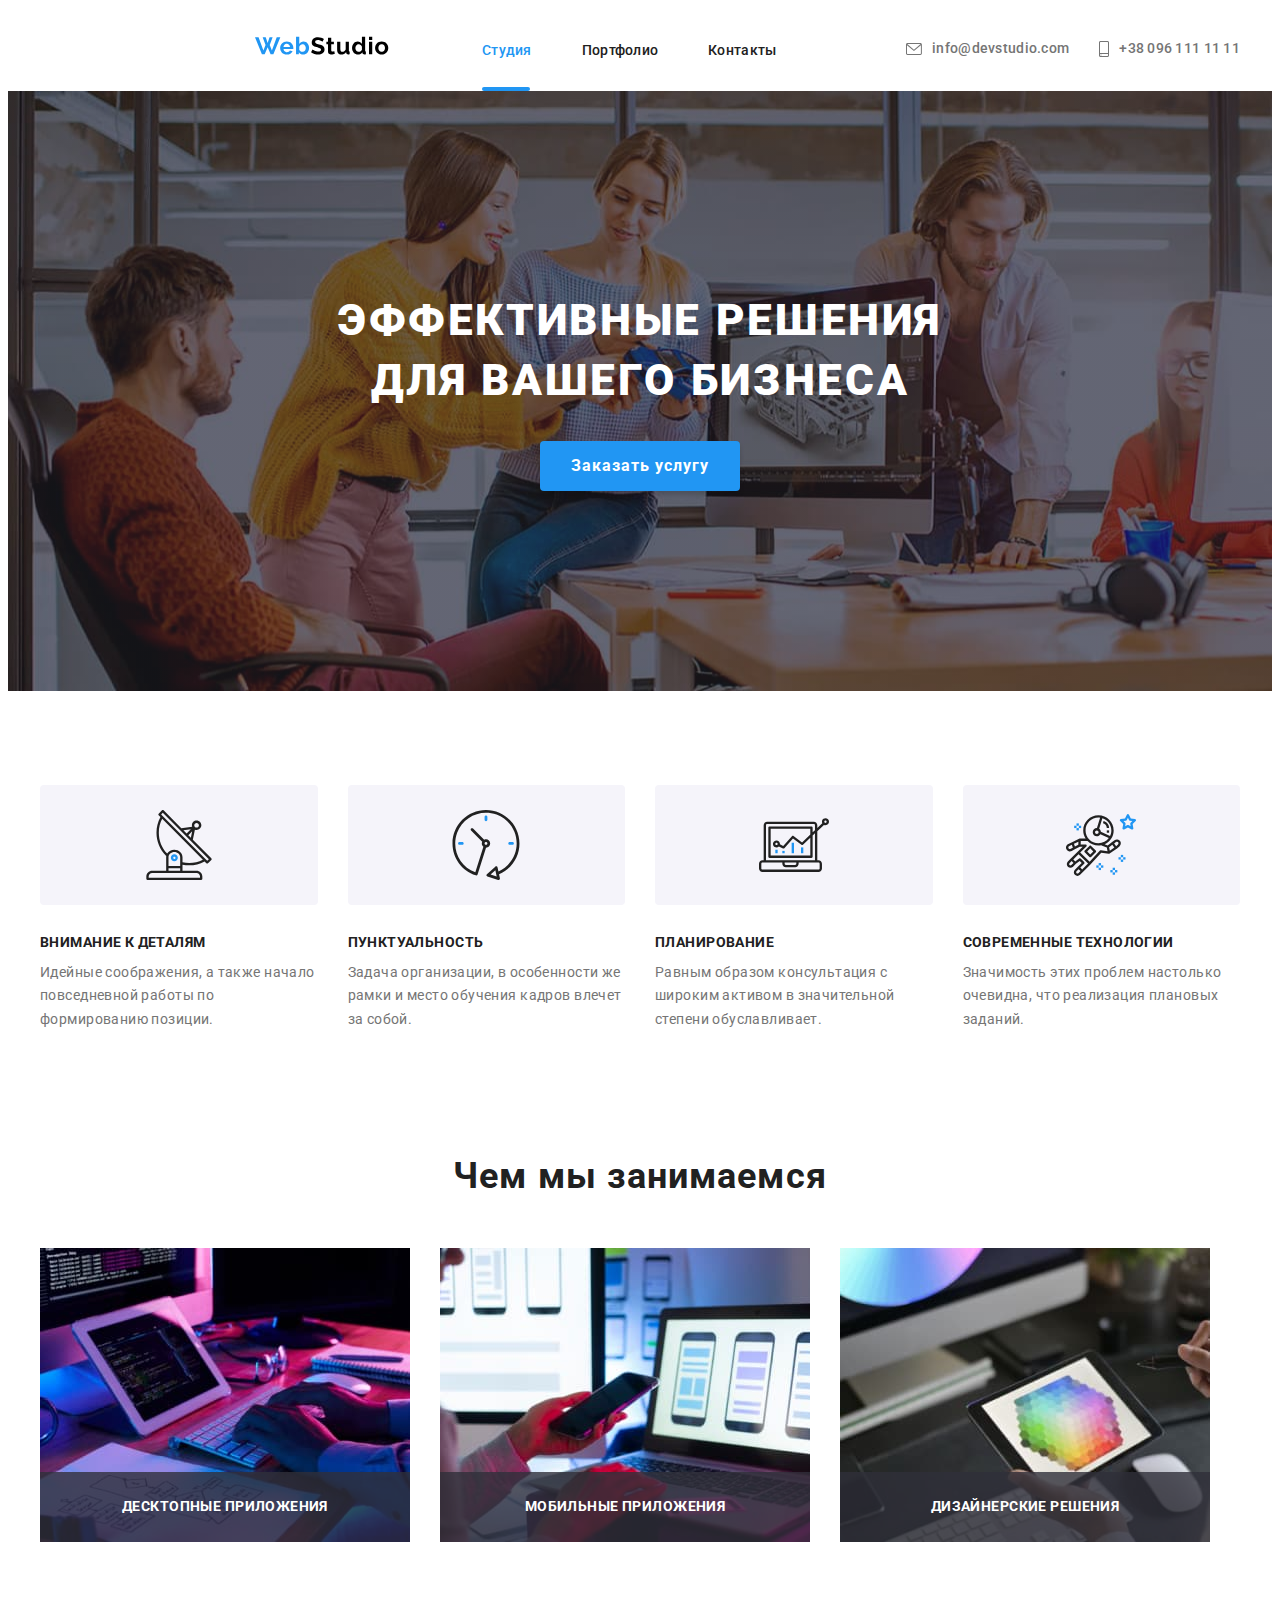
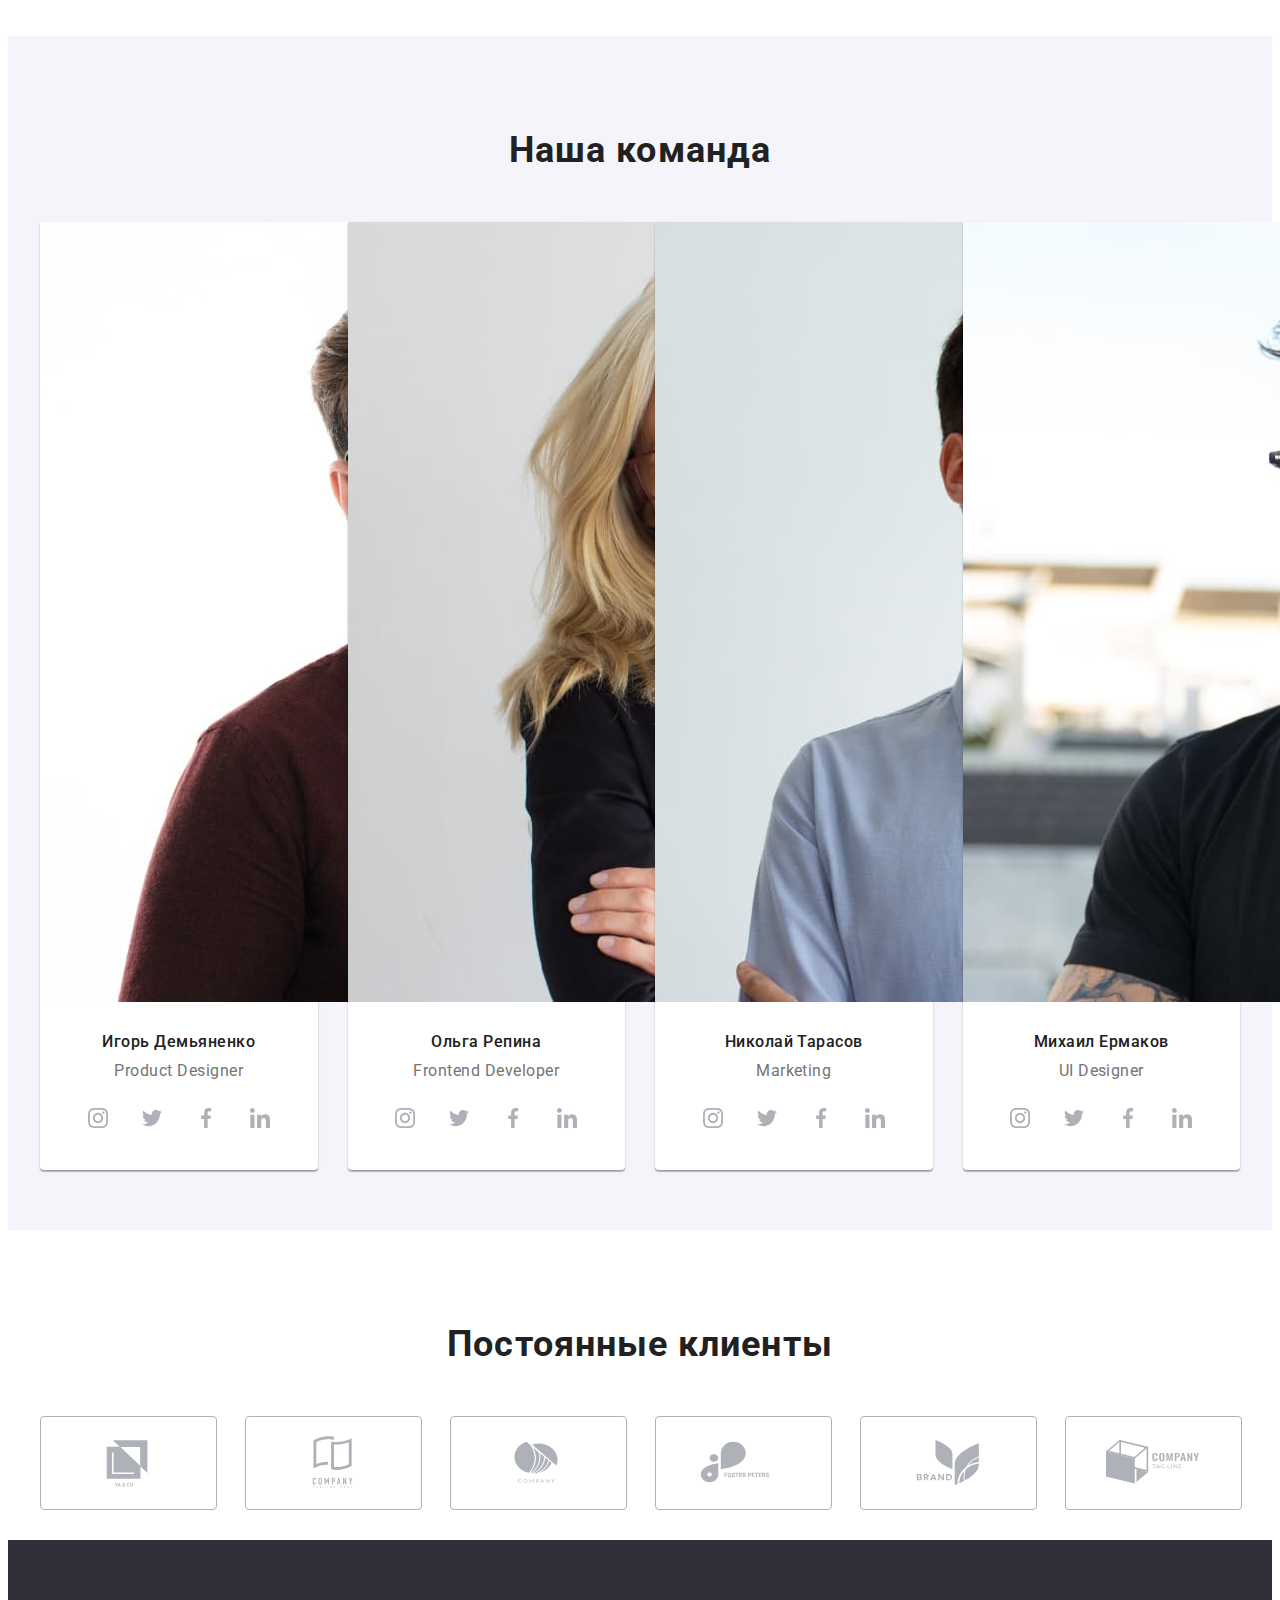
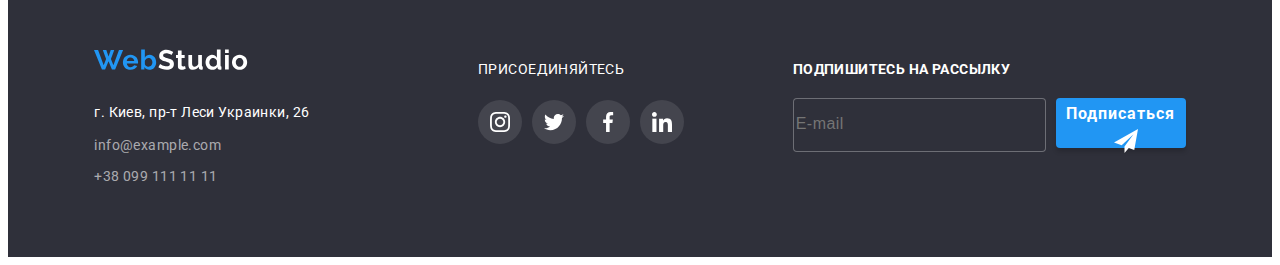
==== commit ebecaa61: "start#11" ====
--- a/index.html
+++ b/index.html
@@ -430,7 +430,7 @@
            </div>
     </div>
     </footer>
-    <!-- <div class="backdrop is-hidden" data-modal>
+     <div class="backdrop is-hidden" data-modal>
         <div class="modal">
             <button type="button" class="modal-close-bt" data-modal-close>
                 <svg class="button-close-icon" width="18" height="18">
@@ -487,12 +487,12 @@
                 <label for="input-check" class="check-text">
                     <span class="modal-checkbox"><svg class="check-icon" width="11" height="8">
                 <use href="./images/icons.svg#icon-Vector-3"></use>
-            </svg></span>Соглашаюсь с рассылкой и принимаю <a href="" class="modal-dogovor">Условия договора</a></label>
+            </svg></span><p>Соглашаюсь с рассылкой и принимаю <a href="" class="modal-dogovor">Условия договора</a></p></label>
                 </div>
                 <button type="submit" class="modal-send-btn">Отправить</button>
             </form>
         </div>
-    </div>-->
+    </div>
     <script src="./js/modal.js"></script> 
      <script src="./js/mobile-menu.js"></script> 
 </body>
--- a/css/main.css
+++ b/css/main.css
@@ -37,24 +37,24 @@
 }
 
 .container {
-  width: 100%;
   padding-left: 15px;
   padding-right: 15px;
-  margin: 0 auto;
+  margin-left: auto;
+  margin-right: auto;
 }
 @media screen and (min-width: 480px) {
   .container {
-    max-width: 480px;
+    width: 480px;
   }
 }
 @media screen and (min-width: 768px) {
   .container {
-    max-width: 768px;
+    width: 768px;
   }
 }
 @media screen and (min-width: 1200px) {
   .container {
-    max-width: 1200px;
+    width: 1200px;
   }
 }
 
@@ -127,7 +127,7 @@
     padding-bottom: 26px;
   }
 }
-@media screen and (max-width: 1200px) {
+@media screen and (min-width: 1200px) {
   .header {
     padding-top: 24px;
     padding-bottom: 24px;
@@ -924,8 +924,14 @@
 }
 
 .galery {
-  padding-top: 94px;
-  padding-bottom: 94px;
+  padding-top: 60px;
+  padding-bottom: 60px;
+}
+@media screen and (min-width: 1200px) {
+  .galery {
+    padding-top: 94px;
+    padding-bottom: 94px;
+  }
 }
 
 .galery-title {
@@ -962,6 +968,7 @@
 
 .button-galery-btn:not(:last-child) {
   margin-right: 8px;
+  margin-bottom: 10px;
 }
 
 .galery-btn {
@@ -982,10 +989,6 @@
   color: #FFFFFF;
   background-color: var(--acent-color);
   box-shadow: 0px 3px 1px rgba(0, 0, 0, 0.1), 0px 1px 2px rgba(0, 0, 0, 0.08), 0px 2px 2px rgba(0, 0, 0, 0.12);
-}
-
-.galery-items {
-  margin-bottom: 94px;
 }
 
 .galery-list {
@@ -1071,6 +1074,11 @@
   transform: translate(-50%, -50%) scale(1) rotate(0);
   transition-property: all;
 }
+@media screen and (max-width: 767px) {
+  .modal {
+    width: 95vw;
+  }
+}
 .backdrop.is-hidden .modal {
   transform: scale(0.5) rotate(180deg);
 }
@@ -1084,6 +1092,7 @@
   background-color: #FFFFFF;
   border: 1px solid rgba(0, 0, 0, 0.1);
   border-radius: 50%;
+  justify-content: center;
   transition: color 250ms cubic-bezier(0.4, 0, 0.2, 1);
 }
 .modal-close-bt:hover, .modal-close-bt:focus + .button-close-icon {
@@ -1172,11 +1181,19 @@
 }
 
 .check-text {
-  font-size: 14px;
-  line-height: 1.71;
+  font-size: 12px;
+  line-height: 1.16;
   font-weight: 400;
   letter-spacing: 0.03em;
   color: #757575;
+}
+@media screen and (min-width: 1200px) {
+  .check-text {
+    font-size: 14px;
+    line-height: 1.71;
+    font-weight: 400;
+    letter-spacing: 0.03em;
+  }
 }
 .check-text span {
   width: 16px;
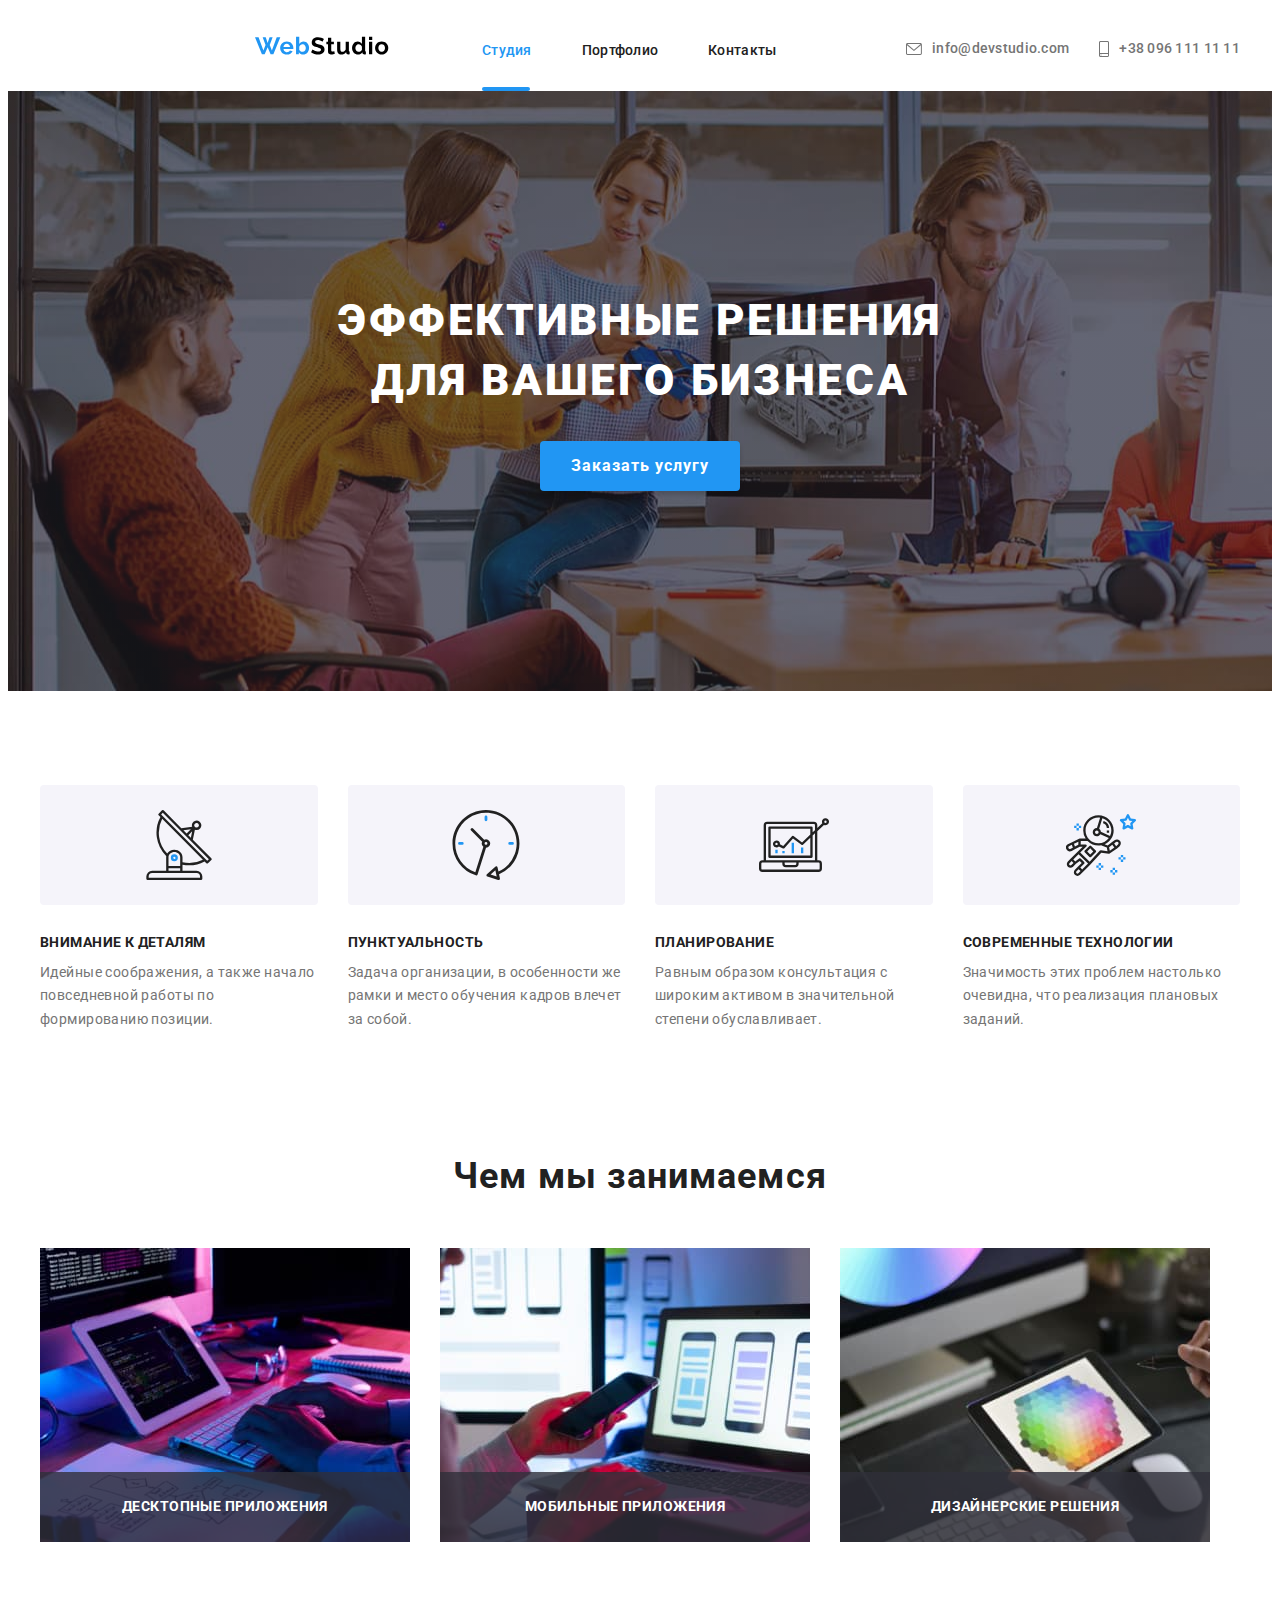
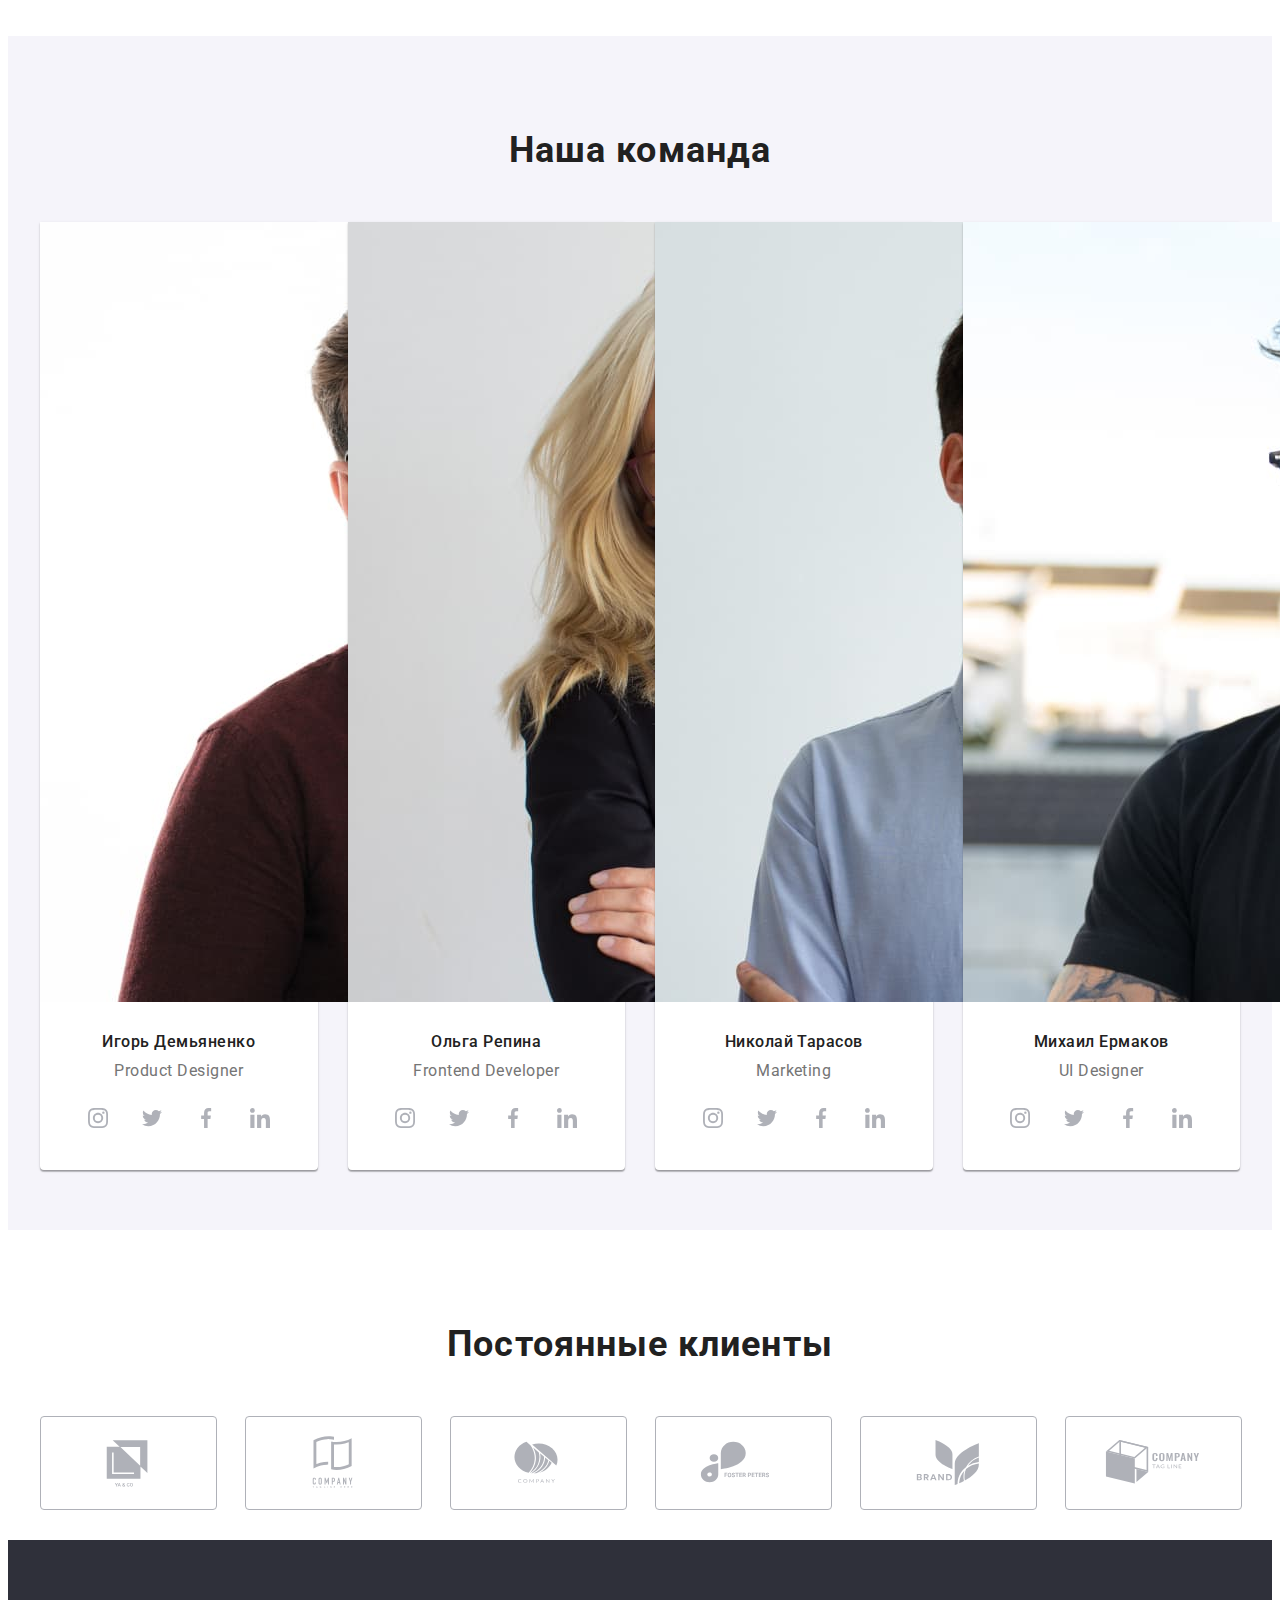
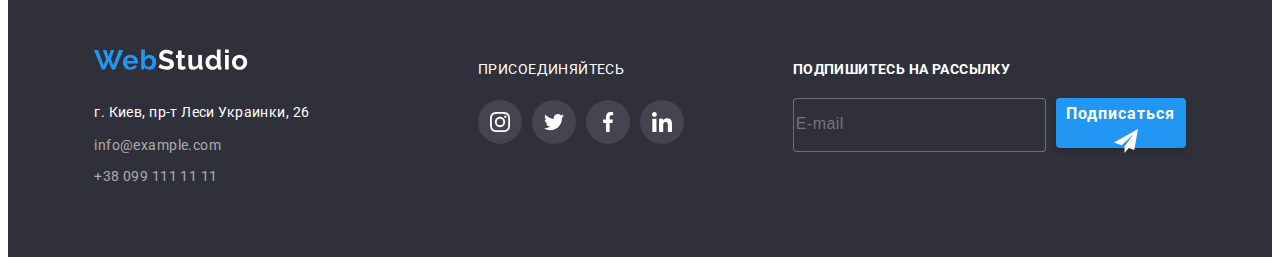
==== commit 70a70156: "start#13" ====
--- a/index.html
+++ b/index.html
@@ -17,11 +17,11 @@
       <header class="header"> 
         <div class="container">
            <a class="logo link" href=""> <svg class="" width="134" height="28" >
-                    <use href="./images/icons.svg#icon-w"></use>
+                    <use href="./images/icons (1).svg#icon-w"></use>
                 </svg></a>
        <button type="button" class="menu-open-btn">
            <svg class="" width="40" height="40">
-                    <use href="./images/icons.svg#icon-nav_menu"></use>
+                    <use href="./images/icons (1).svg#icon-nav_menu"></use>
                 </svg>
        </button>
        
@@ -35,10 +35,10 @@
         <div class="contact">
     <ul class="contact-list list">
     <li class="contact-list__item"><a class="contact-list__link link" href="mailto:info@devstudio.com"><svg class="contact-list__icon" width="16" height="12">
-        <use href="./images/icons.svg#icon-envelope"></use>
+        <use href="./images/icons (1).svg#icon-envelope"></use>
     </svg>info@devstudio.com</a></li>
     <li class="contact-list__item"><a class="contact-list__link link" href="tel:+380961111111"><svg class="contact-list__icon" width="10" height="16">
-        <use href="./images/icons.svg#icon-smartphone"></use>
+        <use href="./images/icons (1).svg#icon-smartphone"></use>
     </svg>+38 096 111 11 11</a></li>
     </ul>
     </div>
@@ -48,7 +48,7 @@
             <div class="mob-menu-top">
           <button type="button" class="menu-close-btn">
            <svg class="" width="40" height="40">
-                    <use href="./images/icons.svg#icon-close-btn-mob"></use>
+                    <use href="./images/icons (1).svg#icon-close-btn-mob"></use>
                 </svg>
        </button>
         <ul class="mob-menu-list list">
@@ -86,28 +86,28 @@
         <ul class="benefits-list list">
         <li class="benefits-top-text">
            <div class="benefits-list-link"><svg class="benefits-icon" width="70" height="70">
-                <use href="./images/icons.svg#icon-antenna"></use>
+                <use href="./images/icons (1).svg#icon-antenna"></use>
              </svg></div>
             <p class="benefits-title">Внимание к деталям</p>
 <p class="benefits-text">Идейные соображения, а также начало повседневной работы по формированию позиции.</p>
         </li>
         <li class="benefits-top-text">
             <div class="benefits-list-link"><svg class="benefits-icon" width="70" height="70">
-                <use href="./images/icons.svg#icon-clock"></use>
+                <use href="./images/icons (1).svg#icon-clock"></use>
              </svg></div>
             <p class="benefits-title">Пунктуальность</p>
             <p class="benefits-text">Задача организации, в особенности же рамки и место обучения кадров влечет за собой.</p>
         </li>
         <li class="benefits-top-text">
             <div class="benefits-list-link"><svg class="benefits-icon" width="70" height="70">
-                <use href="./images/icons.svg#icon-diagram"></use>
+                <use href="./images/icons (1).svg#icon-diagram"></use>
              </svg></div>
             <p class="benefits-title">Планирование</p>
 <p class="benefits-text">Равным образом консультация с широким активом в значительной степени обуславливает.</p>
         </li>
         <li class="benefits-top-text">
             <div class="benefits-list-link"><svg class="benefits-icon" width="70" height="70">
-                <use href="./images/icons.svg#icon-astronaut"></use>
+                <use href="./images/icons (1).svg#icon-astronaut"></use>
              </svg></div>
             <p class="benefits-title">Современные технологии</p>
             <p class="benefits-text">Значимость этих проблем настолько очевидна, что реализация плановых заданий.</p>
@@ -188,22 +188,22 @@
         <ul class="team-soc-list list">
          <Li class="team-soc-item"><a href="" class="team-soc-link"> 
              <svg class="team-soc-icon" width="20" height="20">
-                 <use href="./images/icons.svg#icon-instagram"></use>
+                 <use href="./images/icons (1).svg#icon-instagram"></use>
              </svg>
          </a></Li>
          <Li class="team-soc-item"><a href="" class="team-soc-link">
             <svg class="team-soc-icon" width="20" height="20">
-           <use href="./images/icons.svg#icon-twitter"></use>
+           <use href="./images/icons (1).svg#icon-twitter"></use>
         </svg>   
          </a></li>
          <Li class="team-soc-item"><a href="" class="team-soc-link">
             <svg class="team-soc-icon" width="20" height="20">
-                <use href="./images/icons.svg#icon-facebook"></use>
+                <use href="./images/icons (1).svg#icon-facebook"></use>
             </svg>   
          </a></Li>
          <Li class="team-soc-item"><a href="" class="team-soc-link">
             <svg class="team-soc-icon" width="20" height="20">
-                <use href="./images/icons.svg#icon-linkedin"></use>
+                <use href="./images/icons (1).svg#icon-linkedin"></use>
             </svg>    
          </a></Li>
 
@@ -236,22 +236,22 @@
     <ul class="team-soc-list list">
         <Li class="team-soc-item"><a href="" class="team-soc-link"> 
             <svg class="team-soc-icon" width="20" height="20">
-                <use href="./images/icons.svg#icon-instagram"></use>
+                <use href="./images/icons (1).svg#icon-instagram"></use>
             </svg>
         </a></Li>
         <Li class="team-soc-item"><a href="" class="team-soc-link">
            <svg class="team-soc-icon" width="20" height="20">
-          <use href="./images/icons.svg#icon-twitter"></use>
+          <use href="./images/icons (1).svg#icon-twitter"></use>
        </svg>   
         </a></li>
         <Li class="team-soc-item"><a href="" class="team-soc-link">
            <svg class="team-soc-icon" width="20" height="20">
-               <use href="./images/icons.svg#icon-facebook"></use>
+               <use href="./images/icons (1).svg#icon-facebook"></use>
            </svg>   
         </a></Li>
         <Li class="team-soc-item"><a href="" class="team-soc-link">
            <svg class="team-soc-icon" width="20" height="20">
-               <use href="./images/icons.svg#icon-linkedin"></use>
+               <use href="./images/icons (1).svg#icon-linkedin"></use>
            </svg>    
         </a></Li>
        </ul>
@@ -282,22 +282,22 @@
     <ul class="team-soc-list list">
         <Li class="team-soc-item"><a href="" class="team-soc-link"> 
             <svg class="team-soc-icon" width="20" height="20">
-                <use href="./images/icons.svg#icon-instagram"></use>
+                <use href="./images/icons (1).svg#icon-instagram"></use>
             </svg>
         </a></Li>
         <Li class="team-soc-item"><a href="" class="team-soc-link">
            <svg class="team-soc-icon" width="20" height="20">
-          <use href="./images/icons.svg#icon-twitter"></use>
+          <use href="./images/icons (1).svg#icon-twitter"></use>
        </svg>   
         </a></li>
         <Li class="team-soc-item"><a href="" class="team-soc-link">
            <svg class="team-soc-icon" width="20" height="20">
-               <use href="./images/icons.svg#icon-facebook"></use>
+               <use href="./images/icons (1).svg#icon-facebook"></use>
            </svg>   
         </a></Li>
         <Li class="team-soc-item"><a href="" class="team-soc-link">
            <svg class="team-soc-icon" width="20" height="20">
-               <use href="./images/icons.svg#icon-linkedin"></use>
+               <use href="./images/icons (1).svg#icon-linkedin"></use>
            </svg>    
         </a></Li>
 
@@ -332,22 +332,22 @@
     <ul class="team-soc-list list">
         <Li class="team-soc-item"><a href="" class="team-soc-link"> 
             <svg class="team-soc-icon" width="20" height="20">
-                <use href="./images/icons.svg#icon-instagram"></use>
+                <use href="./images/icons (1).svg#icon-instagram"></use>
             </svg>
         </a></Li>
         <Li class="team-soc-item"><a href="" class="team-soc-link">
            <svg class="team-soc-icon" width="20" height="20">
-          <use href="./images/icons.svg#icon-twitter"></use>
+          <use href="./images/icons (1).svg#icon-twitter"></use>
        </svg>   
         </a></li>
         <li class="team-soc-item"><a href="" class="team-soc-link">
            <svg class="team-soc-icon" width="20" height="20">
-               <use href="./images/icons.svg#icon-facebook"></use>
+               <use href="./images/icons (1).svg#icon-facebook"></use>
            </svg>   
         </a></li>
         <li class="team-soc-item"><a href="" class="team-soc-link">
            <svg class="team-soc-icon" width="20" height="20">
-               <use href="./images/icons.svg#icon-linkedin"></use>
+               <use href="./images/icons (1).svg#icon-linkedin"></use>
            </svg>    
         </a></li>
        </ul>
@@ -359,22 +359,22 @@
     <h2 class="clients-title title">Постоянные клиенты</h2>
     <ul class="clients-list list">
         <li class="clients-list-icon"><a href="" class="clients-icon-link"><svg class="clients-soc-icon" width="106" height="60">
-            <use href="./images/icons.svg#icon-client1"></use>
+            <use href="./images/icons (1).svg#icon-client1"></use>
         </svg></a></li>
         <li class="clients-list-icon"><a href="" class="clients-icon-link"><svg class="clients-soc-icon" width="106" height="60">
-            <use href="./images/icons.svg#icon-client2"></use>
+            <use href="./images/icons (1).svg#icon-client2"></use>
         </svg> </a></li>
         <li class="clients-list-icon"><a href="" class="clients-icon-link"><svg class="clients-soc-icon" width="106" height="60">
-            <use href="./images/icons.svg#icon-client3"></use>
+            <use href="./images/icons (1).svg#icon-client3"></use>
         </svg> </a></li>
         <li class="clients-list-icon"><a href="" class="clients-icon-link"><svg class="clients-soc-icon" width="106" height="60">
-            <use href="./images/icons.svg#icon-client4"></use>
+            <use href="./images/icons (1).svg#icon-client4"></use>
         </svg></a></li>
         <li class="clients-list-icon"><a href="" class="clients-icon-link"><svg class="clients-soc-icon" width="106" height="60">
-            <use href="./images/icons.svg#icon-client5"></use>
+            <use href="./images/icons (1).svg#icon-client5"></use>
         </svg></a></li>
         <li class="clients-list-icon"><a href="" class="clients-icon-link"><svg class="clients-soc-icon" width="106" height="60">
-            <use href="./images/icons.svg#icon-client6"></use>
+            <use href="./images/icons (1).svg#icon-client6"></use>
         </svg></a></li>
     </ul>
 </div>
@@ -385,7 +385,7 @@
             <div class="footer-contact-logo">
         <div class="footer-logo-color">
  <a class="footer-logo link" href=""> <svg class="" width="154" height="28" >
-                    <use href="./images/icons.svg#icon-webstudio1"></use>
+                    <use href="./images/icons (1).svg#icon-webstudio1"></use>
                 </svg></a>
     </div>
         <address class="adress">г. Киев, пр-т Леси Украинки, 26</address>
@@ -399,16 +399,16 @@
         <ul class="footer-soc-list list">
             <li class="footer-soc-item"><a href="" class="footer-soc-link"> 
                 <svg class="footer-soc-icon" width="20" height="20">
-                    <use href="./images/icons.svg#icon-instagram"></use>
+                    <use href="./images/icons (1).svg#icon-instagram"></use>
                 </svg></a></li>
             <li class="footer-soc-item"><a href="" class="footer-soc-link"><svg class="footer-soc-icon" width="20" height="20">
-                <use href="./images/icons.svg#icon-twitter"></use>
+                <use href="./images/icons (1).svg#icon-twitter"></use>
              </svg></a></li>
             <li class="footer-soc-item"><a href="" class="footer-soc-link"><svg class="footer-soc-icon" width="20" height="20">
-                <use href="./images/icons.svg#icon-facebook"></use>
+                <use href="./images/icons (1).svg#icon-facebook"></use>
             </svg></a></li>
             <li class="footer-soc-item"><a href="" class="footer-soc-link"><svg class="footer-soc-icon" width="20" height="20">
-                <use href="./images/icons.svg#icon-linkedin"></use>
+                <use href="./images/icons (1).svg#icon-linkedin"></use>
             </svg></a></li>
         </ul>
     </div>
@@ -424,7 +424,7 @@
                 id="footer-input-name"
                 placeholder="E-mail">
                 <button type="button" class="footer-button">Подписаться<svg class="footer-button-icon" width="24" height="24">
-                <use href="./images/icons.svg#icon-icon-send"></use>
+                <use href="./images/icons (1).svg#icon-icon-send"></use>
             </svg></button>
             </div>
            </div>
@@ -434,7 +434,7 @@
         <div class="modal">
             <button type="button" class="modal-close-bt" data-modal-close>
                 <svg class="button-close-icon" width="18" height="18">
-                    <use href="./images/icons.svg#icon-close-button"></use>
+                    <use href="./images/icons (1).svg#icon-close-button"></use>
                 </svg>
             </button>
             <p class="modal-title">Оставьте свои данные, мы вам перезвоним</p>
@@ -448,7 +448,7 @@
                 required
                 id="user-name">
                 <svg class="input-icon" width="18" height="18">
-                <use href="./images/icons.svg#icon-Vector"></use>
+                <use href="./images/icons (1).svg#icon-Vector"></use>
             </svg>
             </div>
                 </div>
@@ -462,7 +462,7 @@
                 id="user-tel"
                 >
                 <svg class="input-icon" width="18" height="18">
-                <use href="./images/icons.svg#icon-Vector-1"></use>
+                <use href="./images/icons (1).svg#icon-Vector-1"></use>
             </svg>
                 </div>
                 </div>
@@ -476,7 +476,7 @@
                 id="user-email"
                 >
                  <svg class="input-icon" width="18" height="18">
-                <use href="./images/icons.svg#icon-Vector-2"></use>
+                <use href="./images/icons (1).svg#icon-Vector-2"></use>
             </svg>
                 </div>
                 </div>
@@ -486,7 +486,7 @@
                     <input type="checkbox" class="input-check visually-hidden" id="input-check" name="policy" value="policy">
                 <label for="input-check" class="check-text">
                     <span class="modal-checkbox"><svg class="check-icon" width="11" height="8">
-                <use href="./images/icons.svg#icon-Vector-3"></use>
+                <use href="./images/icons (1).svg#icon-Vector-3"></use>
             </svg></span><p>Соглашаюсь с рассылкой и принимаю <a href="" class="modal-dogovor">Условия договора</a></p></label>
                 </div>
                 <button type="submit" class="modal-send-btn">Отправить</button>
--- a/css/main.css
+++ b/css/main.css
@@ -138,6 +138,8 @@
   margin-left: auto;
   border: none;
   background-color: transparent;
+  transition: color 250ms cubic-bezier(0.4, 0, 0.2, 1);
+  transition-property: all;
 }
 @media screen and (min-width: 768px) {
   .menu-open-btn {
@@ -274,6 +276,8 @@
   margin-left: auto;
   border: none;
   background-color: transparent;
+  transition: color 250ms cubic-bezier(0.4, 0, 0.2, 1);
+  transition-property: all;
 }
 .menu-close-btn:hover, .menu-close-btn:focus {
   fill: #2196F3;
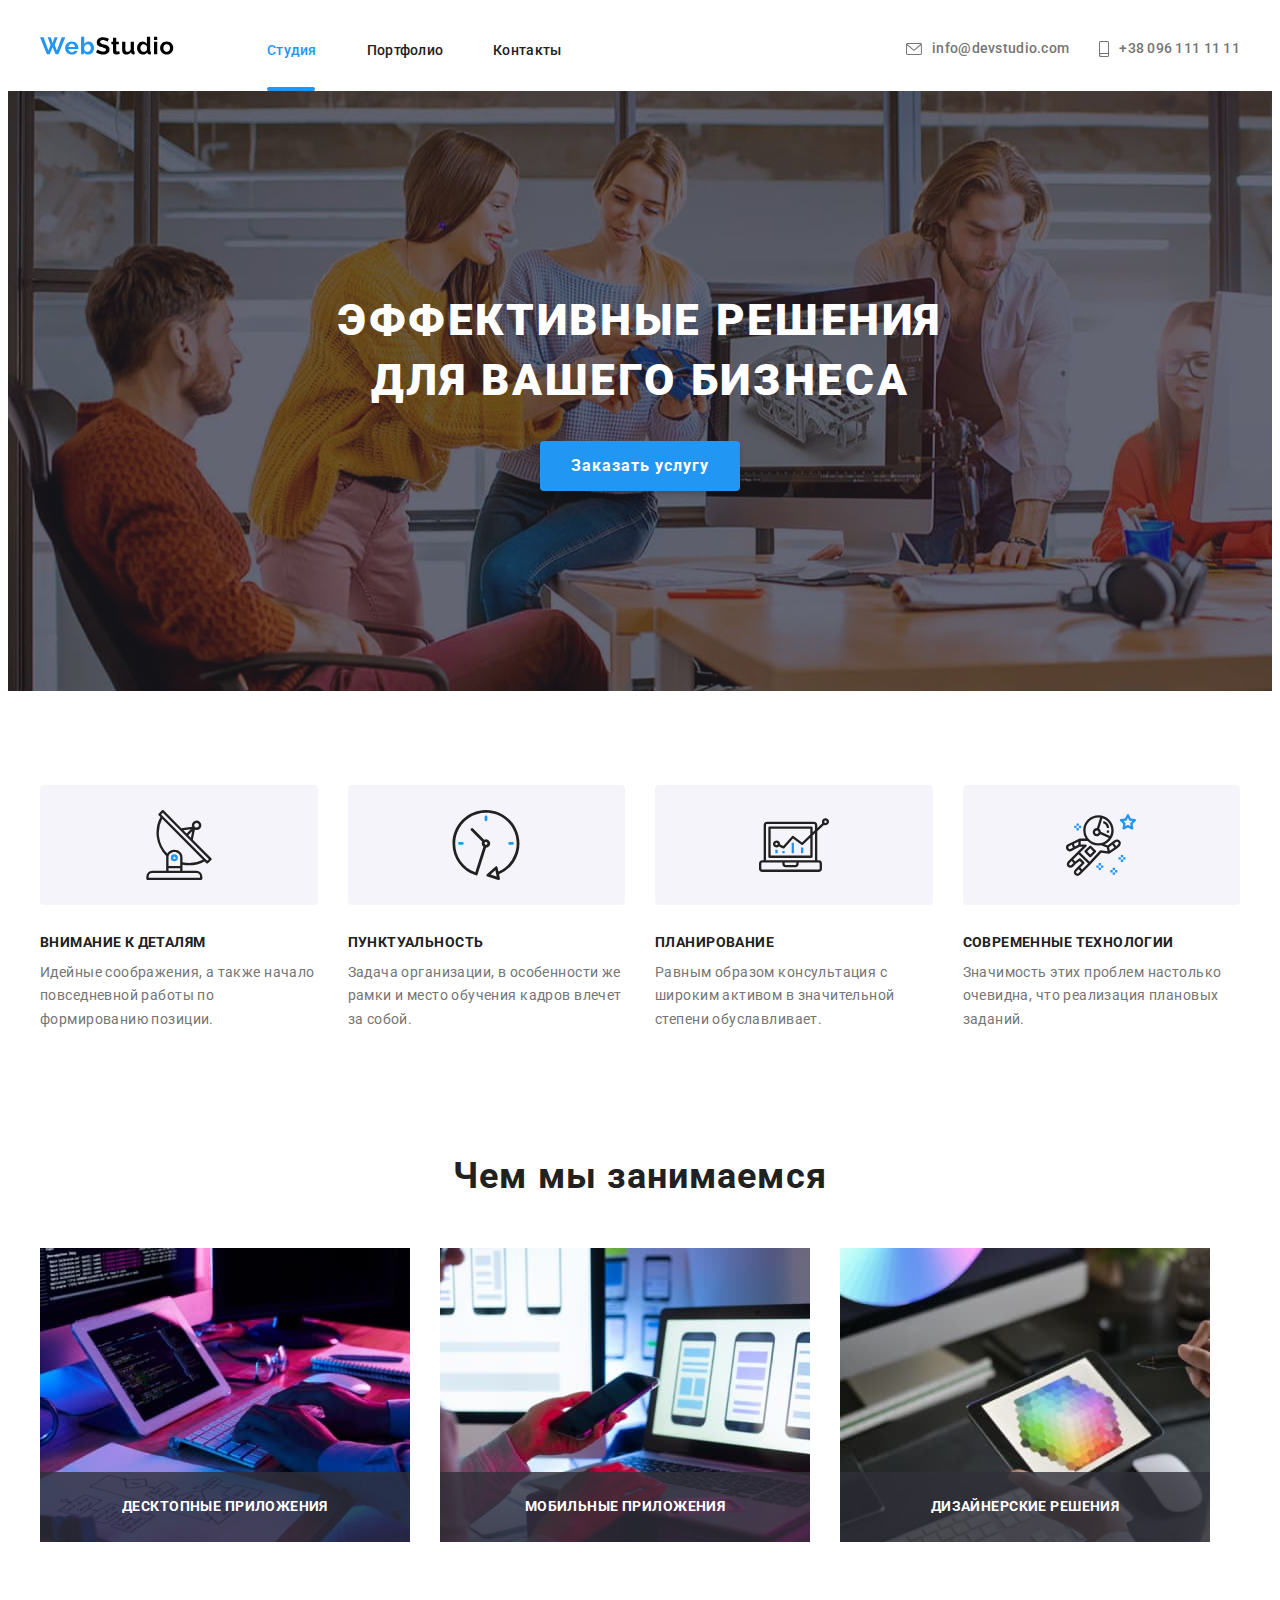
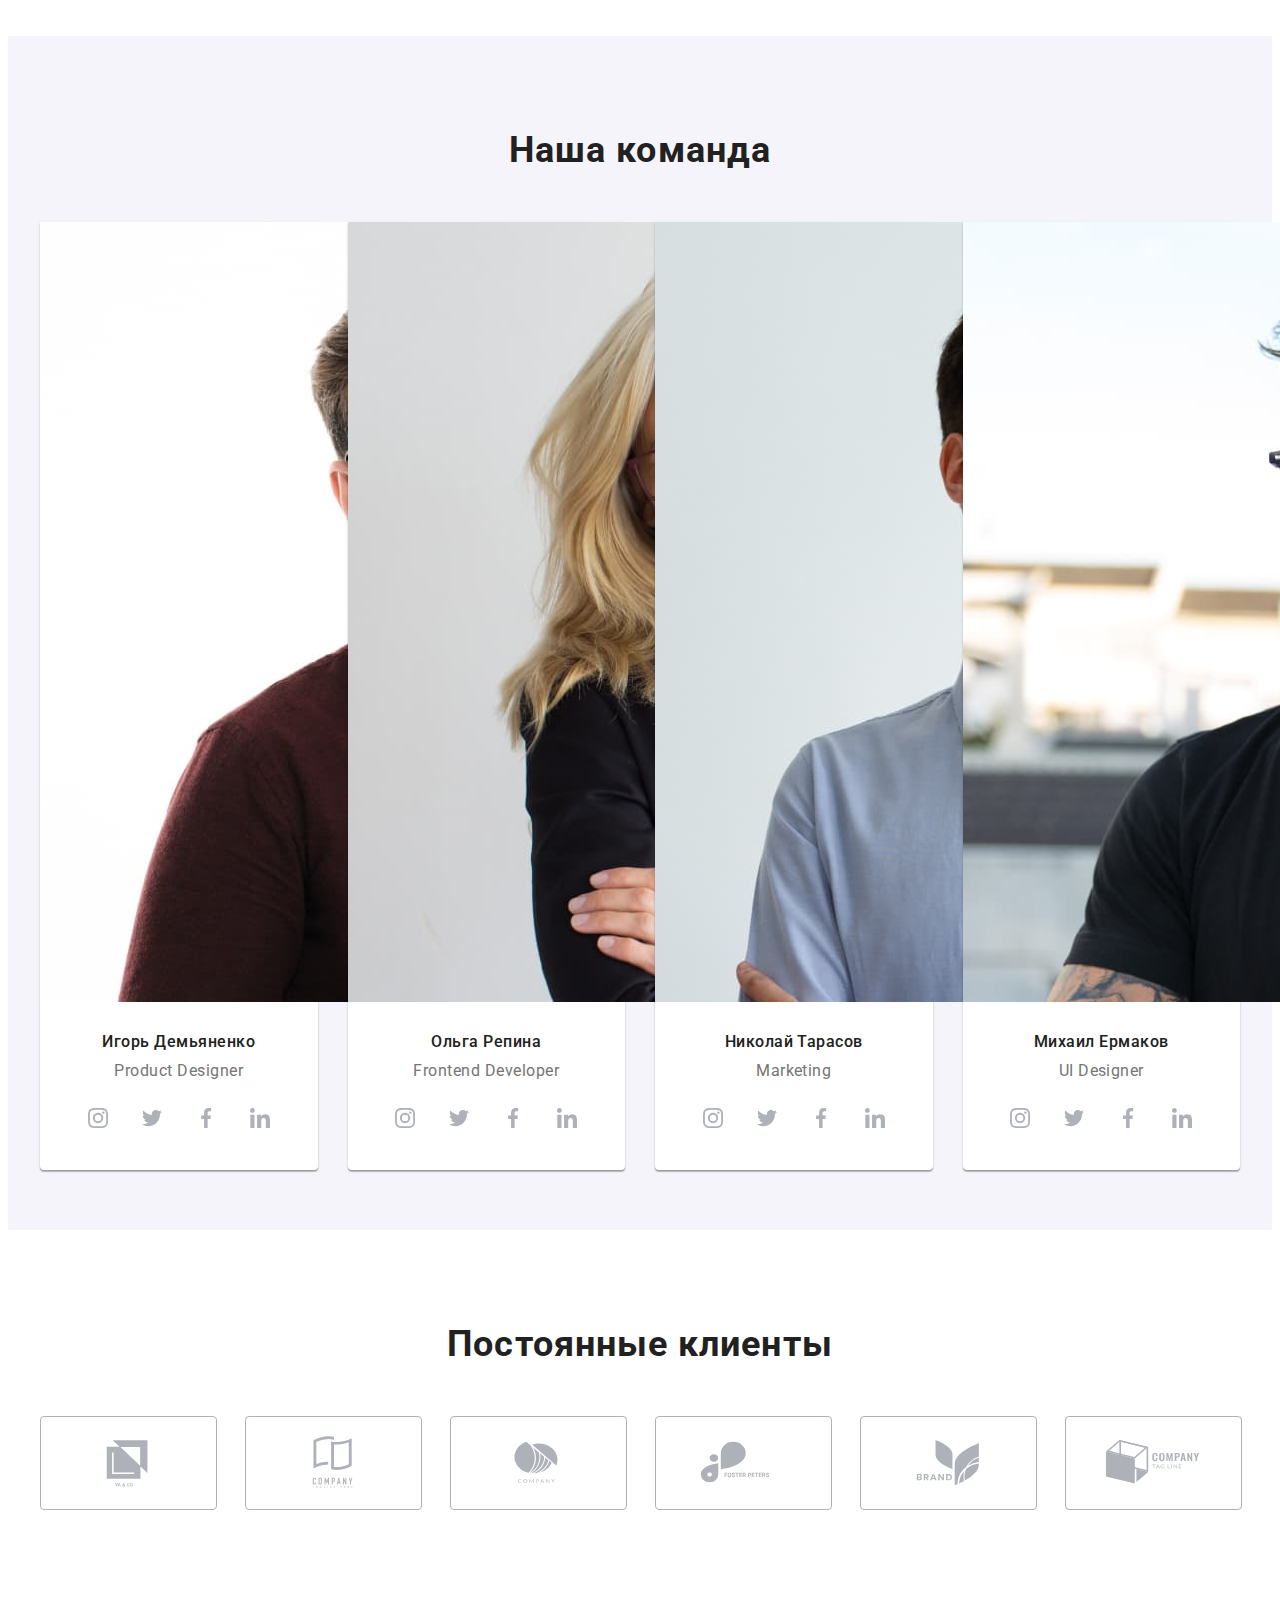
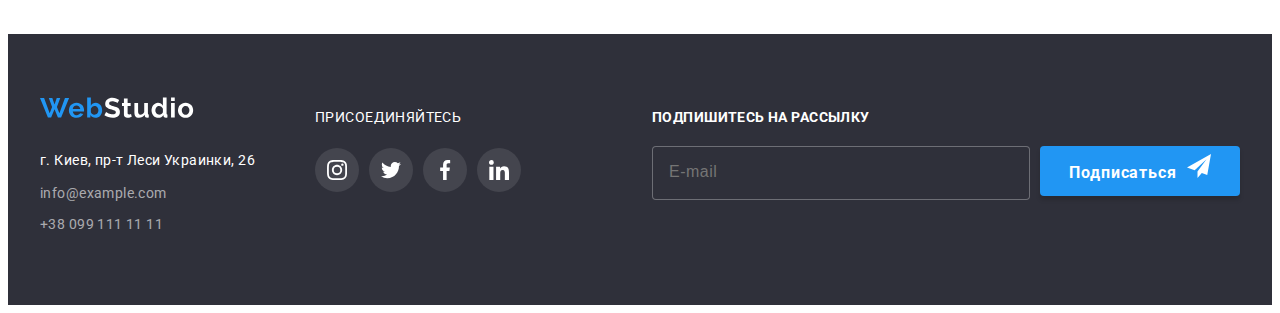
==== commit 7a40a891: "start#14" ====
--- a/index.html
+++ b/index.html
@@ -416,17 +416,21 @@
 
     <div class="footer-input-button">
     <p class="footer-input-text">Подпишитесь на рассылку</p>
+    <form action="">
     <div class="footer-top">
+    
     <input type="email" 
     class="footer-input"
                 name="footer-input-name"
                 required
                 id="footer-input-name"
                 placeholder="E-mail">
+                
                 <button type="button" class="footer-button">Подписаться<svg class="footer-button-icon" width="24" height="24">
                 <use href="./images/icons (1).svg#icon-icon-send"></use>
             </svg></button>
             </div>
+            </form>
            </div>
     </div>
     </footer>
--- a/css/main.css
+++ b/css/main.css
@@ -71,7 +71,7 @@
   margin: -1px;
 }
 
-.check-text span, .check-text, .modal-field-checkbox, .modal-close-bt, .footer-soc-link, .clients-icon-link, .clients-title, .team-soc-link, .team-soc-list, .team-list-profession, .team-list-name, .team-title, .about-text, .about-title, .benefits-list-link, .contact-list__link, .header .container {
+.check-text span, .check-text, .modal-field-checkbox, .modal-close-bt, .header-portfolio .container, .footer-soc-link, .clients-icon-link, .clients-title, .team-soc-link, .team-soc-list, .team-list-profession, .team-list-name, .team-title, .about-text, .about-title, .benefits-list-link, .contact-list__link, .header .container {
   display: flex;
   align-items: center;
 }
@@ -100,7 +100,6 @@
 @media screen and (min-width: 1200px) {
   .logo {
     margin-right: 93px;
-    margin-left: 215px;
   }
 }
 
@@ -118,6 +117,7 @@
 }
 
 .header {
+  position: relative;
   padding-top: 16px;
   padding-bottom: 16px;
 }
@@ -131,7 +131,6 @@
   .header {
     padding-top: 24px;
     padding-bottom: 24px;
-    position: relative;
   }
 }
 .menu-open-btn {
@@ -281,6 +280,10 @@
 }
 .menu-close-btn:hover, .menu-close-btn:focus {
   fill: #2196F3;
+}
+
+.mob-menu-list__item {
+  margin-bottom: 32px;
 }
 
 .mob-menu-list__link {
@@ -655,11 +658,13 @@
 }
 
 .clients {
+  padding-bottom: 60px;
   padding-top: 60px;
 }
 @media screen and (min-width: 1200px) {
   .clients {
     padding-top: 94px;
+    padding-bottom: 94px;
   }
 }
 
@@ -733,7 +738,7 @@
   padding-bottom: 60px;
   background-color: #2F303A;
 }
-@media screen and (min-width: 768px) {
+@media screen and (min-width: 768px) and (max-width: 1199px) {
   .footer .container {
     display: flex;
     flex-wrap: wrap;
@@ -748,9 +753,12 @@
   }
 }
 
-.footer-contact-logo {
-  justify-content: center;
-}
+@media screen and (min-width: 1200px) {
+  .footer-contact-logo {
+    margin-right: 60px;
+  }
+}
+
 .footer-logo-color {
   margin-bottom: 20px;
 }
@@ -779,12 +787,6 @@
   margin-bottom: 9px;
   text-align: center;
 }
-@media screen and (min-width: 1199px) {
-  .adress {
-    margin-right: 60px;
-  }
-}
-
 .footer-link {
   font-size: 14px;
   line-height: 1.71;
@@ -804,7 +806,6 @@
   letter-spacing: 0.03em;
   text-transform: uppercase;
   color: #FFFFFF;
-  margin-top: 60px;
   margin-bottom: 20px;
 }
 @media screen and (max-width: 1199px) {
@@ -838,6 +839,12 @@
   margin-right: 10px;
 }
 
+@media screen and (min-width: 1200px) {
+  .footer-input-button {
+    margin-left: auto;
+  }
+}
+
 .footer-input-text {
   font-size: 14px;
   line-height: 1.14;
@@ -845,12 +852,12 @@
   letter-spacing: 0.03em;
   text-transform: uppercase;
   color: #FFFFFF;
-  margin-top: 60px;
   margin-bottom: 20px;
 }
 @media screen and (max-width: 1199px) {
   .footer-input-text {
     text-align: center;
+    margin-top: 60px;
   }
 }
 
@@ -862,6 +869,12 @@
   border-radius: 4px;
   background-color: #2F303A;
   margin-bottom: 20px;
+  padding-left: 16px;
+}
+@media screen and (min-width: 1200px) {
+  .footer-input {
+    width: 358px;
+  }
 }
 .footer-input::placeholder {
   font-size: 16px;
@@ -907,15 +920,22 @@
 
 .header-portfolio {
   position: relative;
-  padding-top: 24px;
-  padding-bottom: 24px;
+  padding-top: 16px;
+  padding-bottom: 16px;
   border-bottom: 1px solid #ECECEC;
 }
-.header-portfolio .container {
-  display: flex;
-  align-items: center;
-}
-
+@media screen and (min-width: 768px) and (max-width: 1199px) {
+  .header-portfolio {
+    padding-top: 26px;
+    padding-bottom: 26px;
+  }
+}
+@media screen and (min-width: 1200px) {
+  .header-portfolio {
+    padding-top: 24px;
+    padding-bottom: 24px;
+  }
+}
 .menu-list__line-portfolio::after {
   content: "";
   position: absolute;
@@ -956,7 +976,17 @@
 }
 
 .button-galery {
-  margin-bottom: 50px;
+  margin-bottom: 40px;
+}
+@media screen and (min-width: 768px) {
+  .button-galery {
+    margin-bottom: 30px;
+  }
+}
+@media screen and (min-width: 1200px) {
+  .button-galery {
+    margin-bottom: 50px;
+  }
 }
 
 .button-galery-list {
@@ -1081,6 +1111,11 @@
 @media screen and (max-width: 767px) {
   .modal {
     width: 95vw;
+  }
+}
+@media screen and (min-width: 768px) and (max-width: 1199px) {
+  .modal {
+    width: 60vw;
   }
 }
 .backdrop.is-hidden .modal {
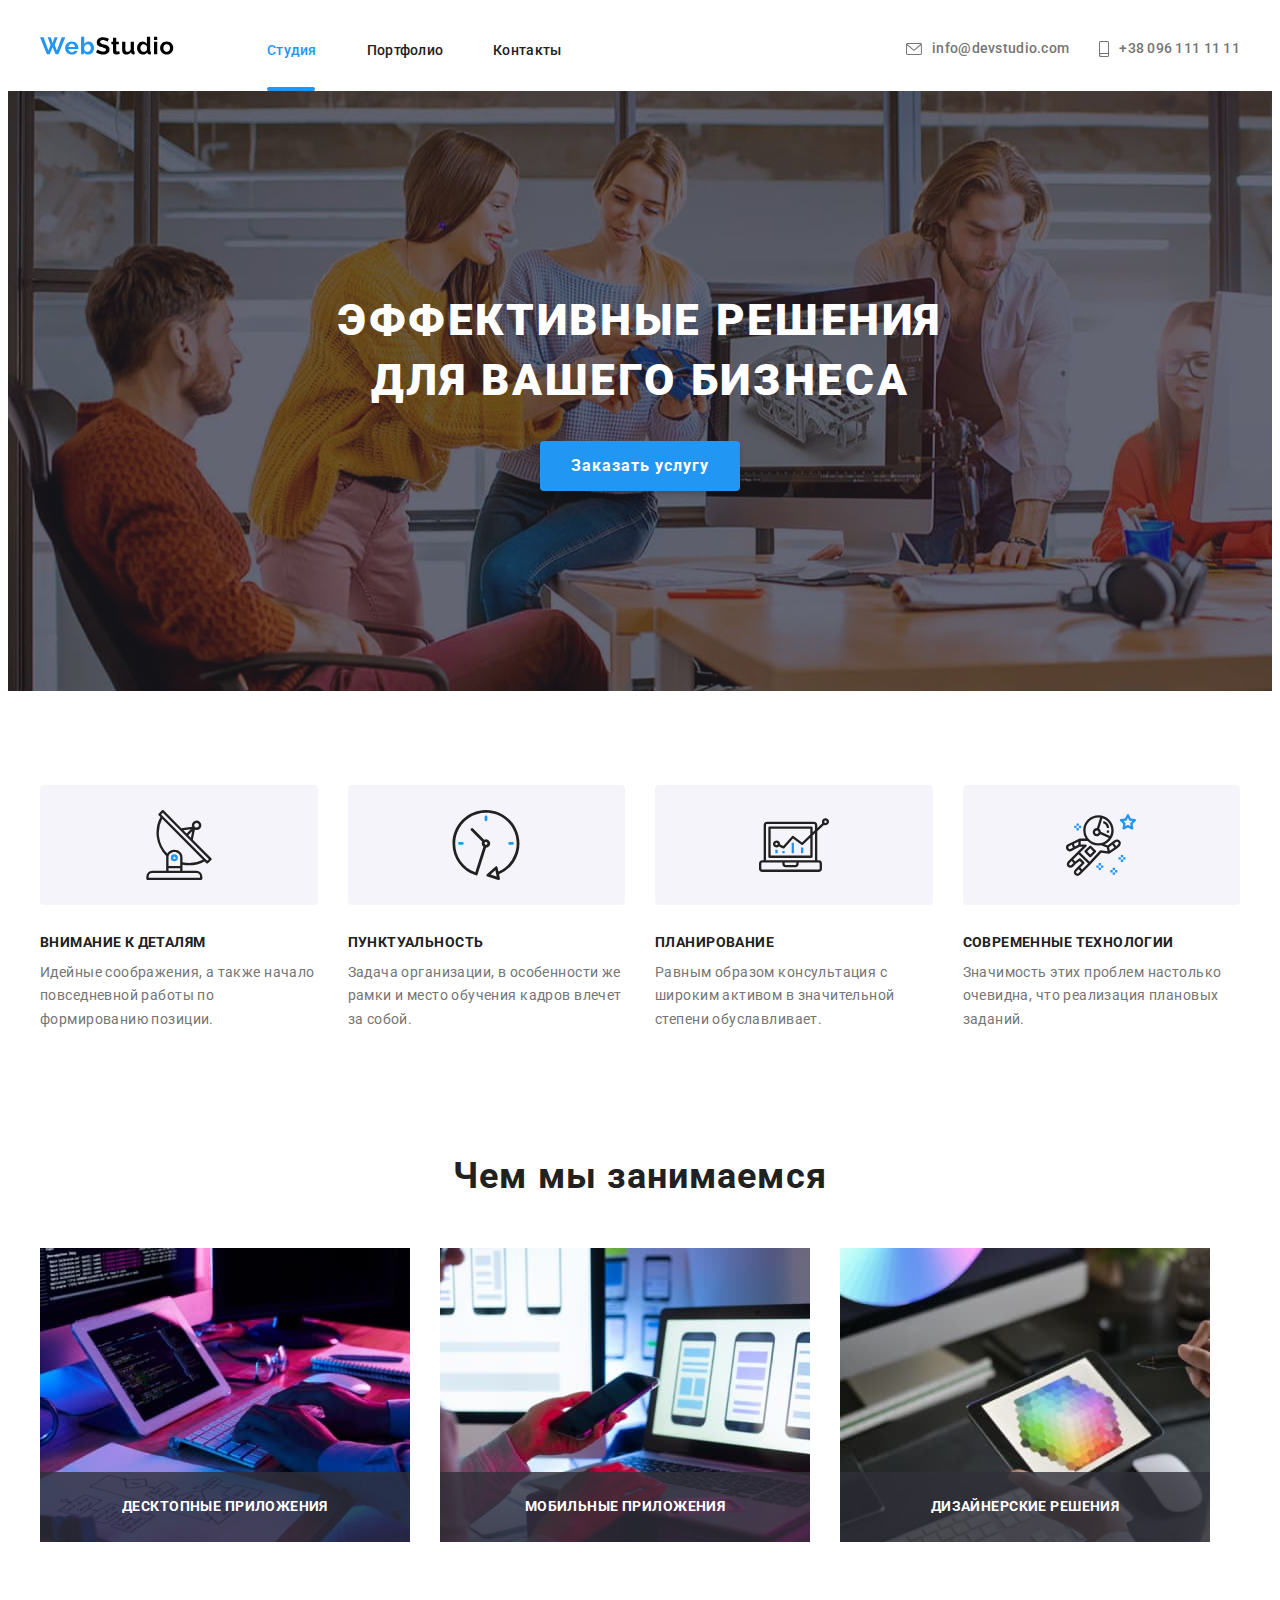
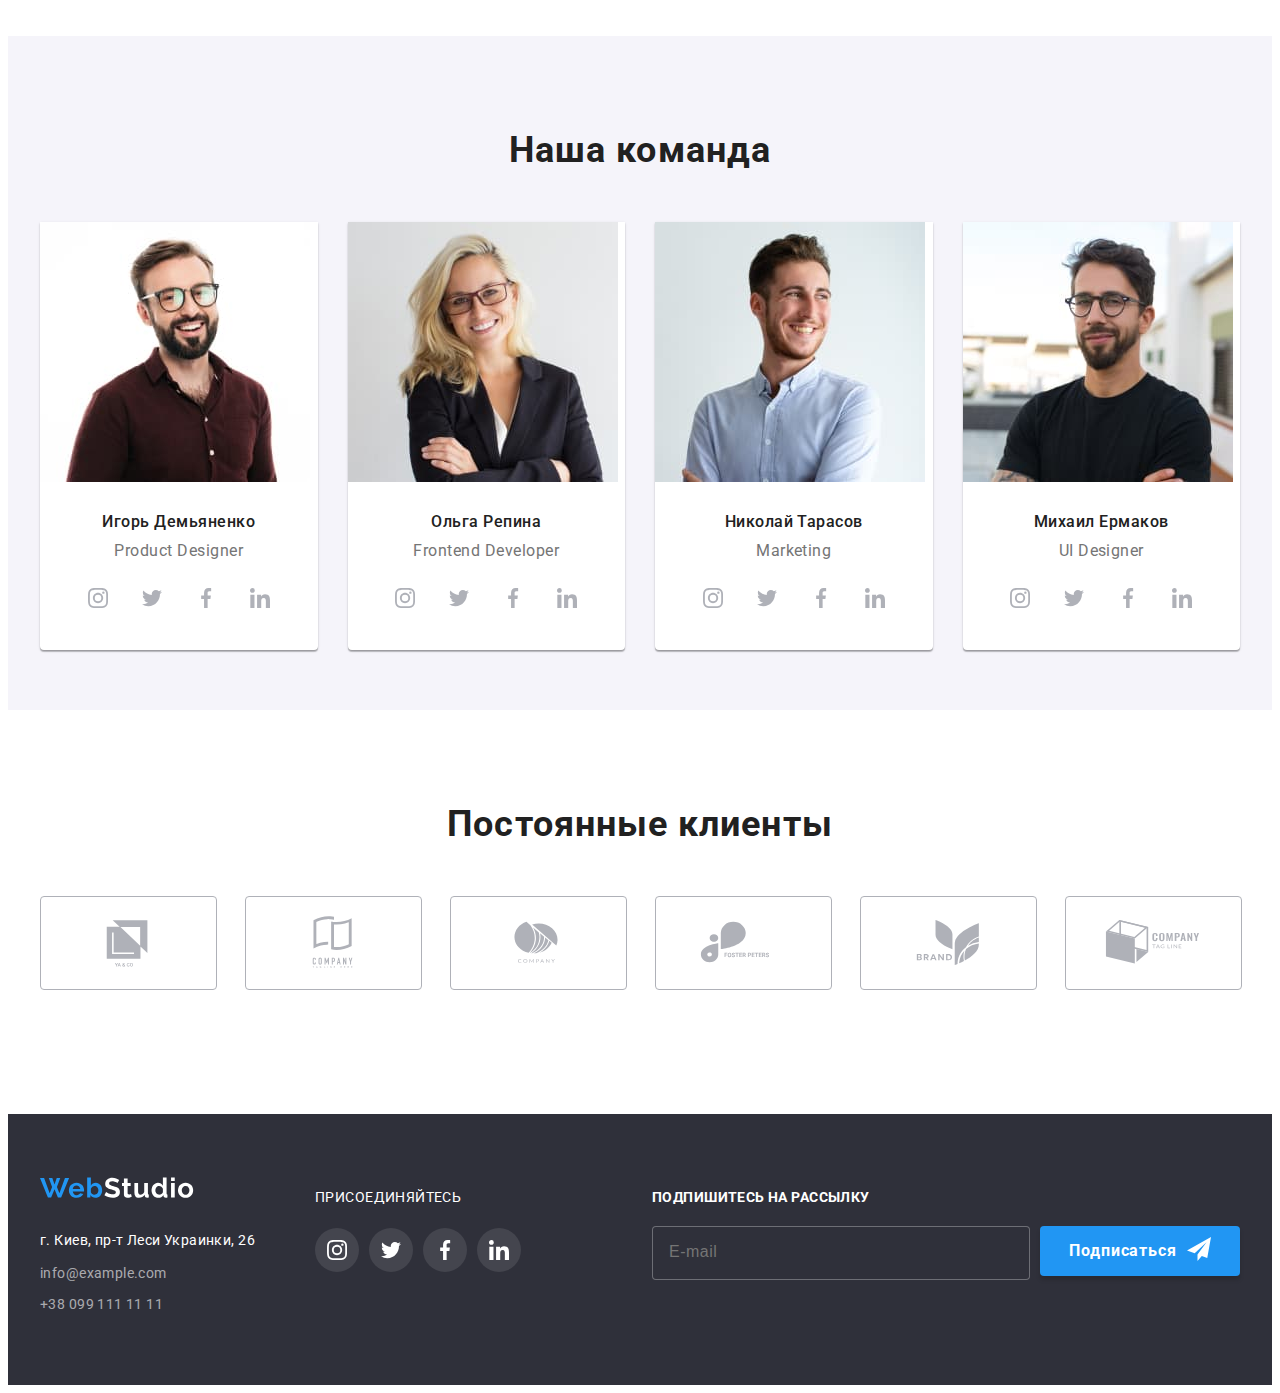
==== commit fe276b12: "start#15" ====
--- a/index.html
+++ b/index.html
@@ -414,9 +414,9 @@
     </div>
     
 
-    <div class="footer-input-button">
+    <form class="footer-input-button">
     <p class="footer-input-text">Подпишитесь на рассылку</p>
-    <form action="">
+    
     <div class="footer-top">
     
     <input type="email" 
--- a/css/main.css
+++ b/css/main.css
@@ -808,6 +808,11 @@
   color: #FFFFFF;
   margin-bottom: 20px;
 }
+@media screen and (max-width: 767px) {
+  .footer-text {
+    margin-top: 60px;
+  }
+}
 @media screen and (max-width: 1199px) {
   .footer-text {
     text-align: center;
@@ -853,6 +858,11 @@
   text-transform: uppercase;
   color: #FFFFFF;
   margin-bottom: 20px;
+}
+@media screen and (max-width: 767px) {
+  .footer-input-text {
+    margin-top: 60px;
+  }
 }
 @media screen and (max-width: 1199px) {
   .footer-input-text {
@@ -905,6 +915,7 @@
 .footer-button-icon {
   fill: #FFFFFF;
   margin-left: 10px;
+  margin-bottom: -5px;
 }
 
 @media screen and (max-width: 1199px) {
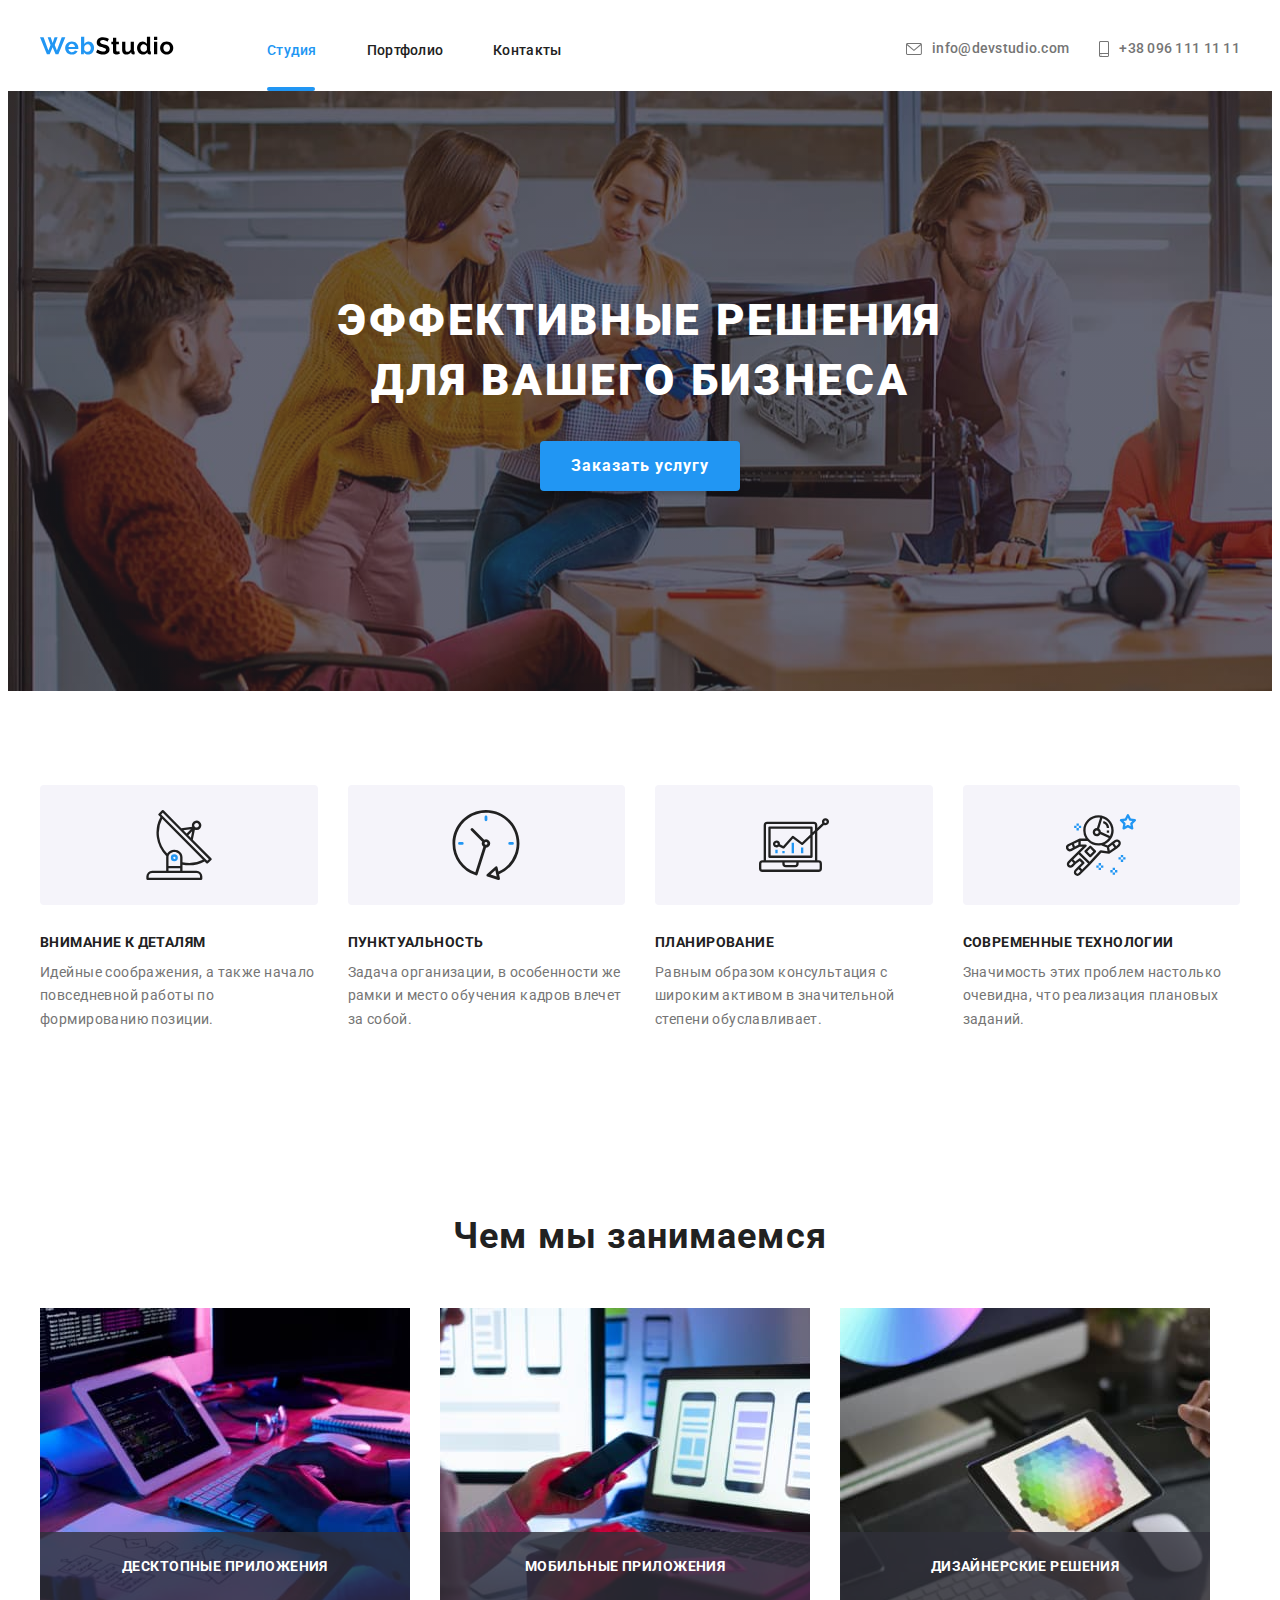
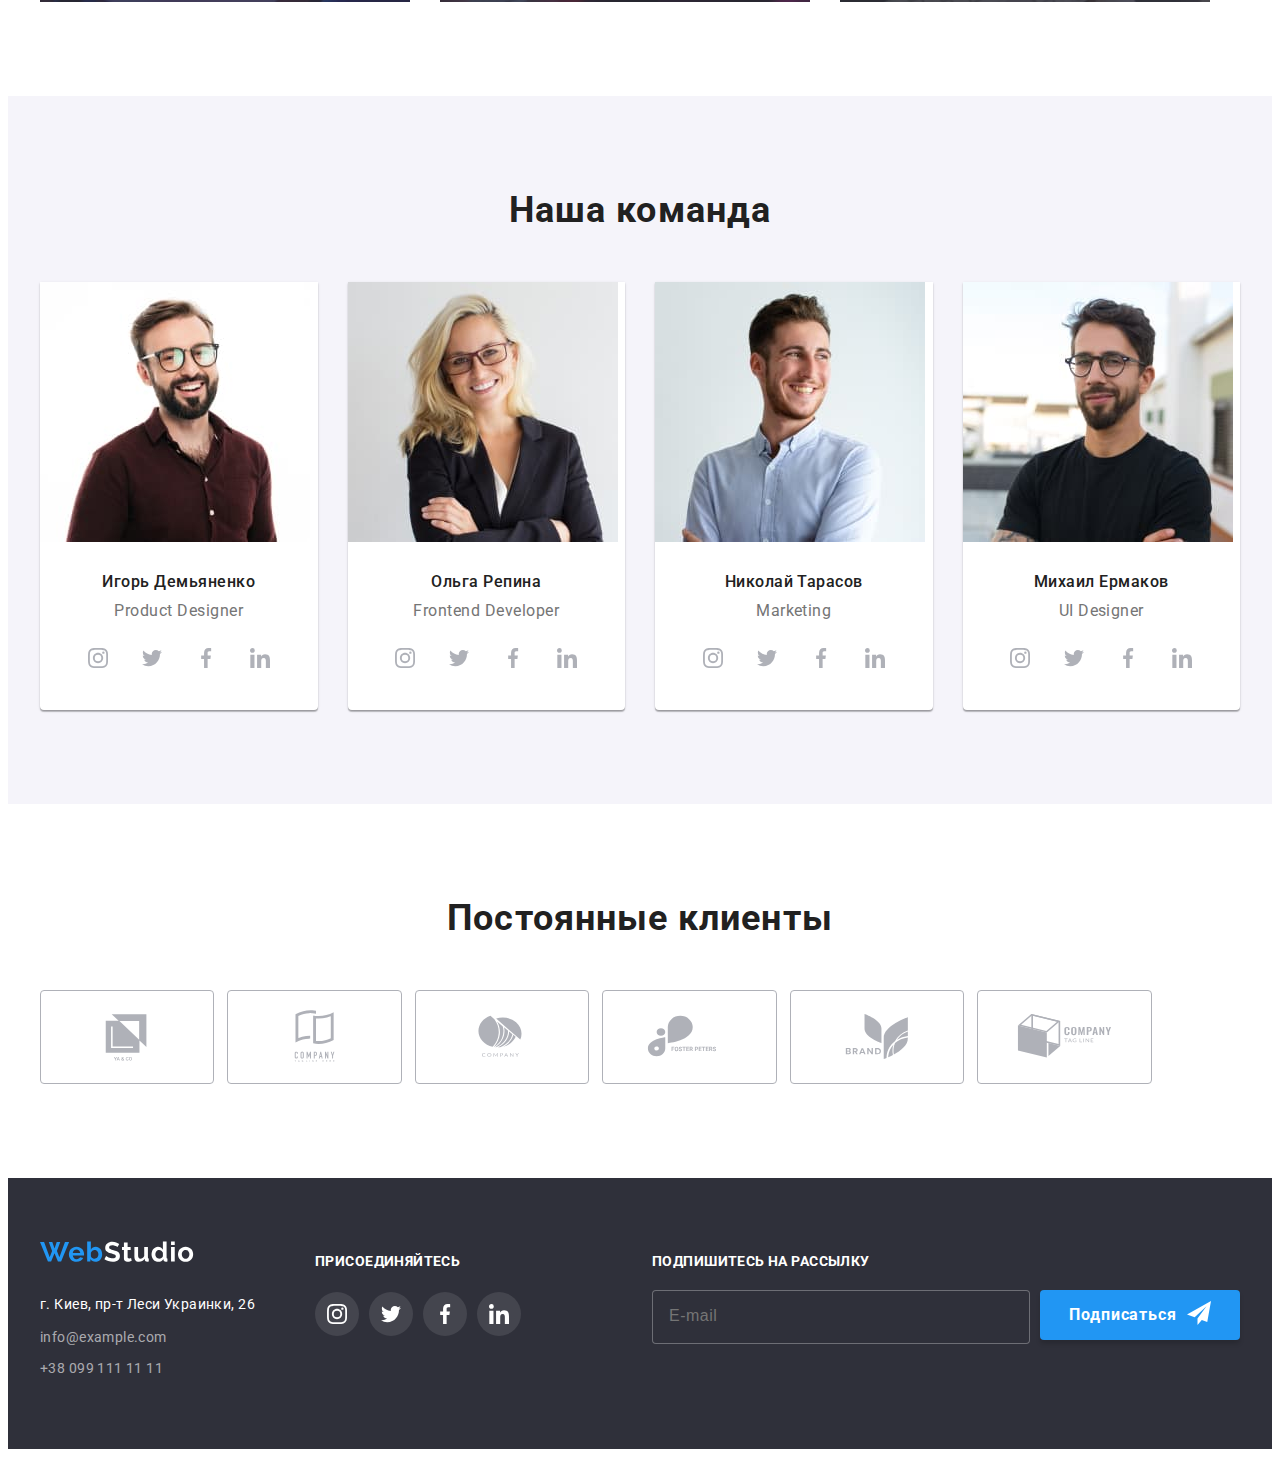
==== commit 89eb10c0: "start#15" ====
--- a/index.html
+++ b/index.html
@@ -52,7 +52,7 @@
                 </svg>
        </button>
         <ul class="mob-menu-list list">
-            <li class="mob-menu-list__item"><a href="" class="mob-menu-list__link current link menu-list__line">Студия</a></li>
+            <li class="mob-menu-list__item"><a href="" class="mob-menu-list__link current link">Студия</a></li>
             <li class="mob-menu-list__item"><a href="./portfolio.html" class="mob-menu-list__link link">Портфолио</a></li>
             <li class="mob-menu-list__item"><a href="" class="mob-menu-list__link link">Контакты</a></li>
         </ul> 
--- a/css/main.css
+++ b/css/main.css
@@ -117,7 +117,6 @@
 }
 
 .header {
-  position: relative;
   padding-top: 16px;
   padding-bottom: 16px;
 }
@@ -157,6 +156,10 @@
 
 .menu-list {
   display: flex;
+}
+
+.menu-list__item {
+  position: relative;
 }
 
 .menu-list__item:not(:last-child) {
@@ -180,14 +183,14 @@
 }
 
 .menu-list__line::after {
+  position: absolute;
   content: "";
-  position: absolute;
-  bottom: 0;
+  display: block;
   width: 48px;
   height: 4px;
+  margin-top: 28px;
   background-color: #2196F3;
   border-radius: 2px;
-  display: flex;
 }
 
 @media screen and (max-width: 1199px) {
@@ -247,7 +250,7 @@
 
 .mob-menu {
   position: fixed;
-  z-index: 1;
+  z-index: 999;
   top: 0;
   left: 0;
   background-color: #FFFFFF;
@@ -303,6 +306,9 @@
   font-weight: 500;
   letter-spacing: 0.02em;
   color: #2196F3;
+}
+
+.mob-contact-list__item {
   margin-bottom: 32px;
 }
 
@@ -430,6 +436,7 @@
 
 .benefits {
   padding-top: 60px;
+  padding-bottom: 60px;
 }
 @media screen and (min-width: 1200px) {
   .benefits {
@@ -555,6 +562,7 @@
 @media screen and (min-width: 1200px) {
   .team {
     padding-top: 94px;
+    padding-bottom: 94px;
   }
 }
 
@@ -691,14 +699,14 @@
 }
 
 .clients-list {
-  margin-right: -15px;
+  margin-bottom: -15px;
   margin-left: -15px;
   display: flex;
   flex-wrap: wrap;
 }
 
 .clients-list-icon {
-  margin-right: 15px;
+  margin-bottom: 15px;
   margin-left: 15px;
 }
 @media screen and (min-width: 480px) {
@@ -723,7 +731,6 @@
   border: 1px solid #AFB1B8;
   border-radius: 4px;
   justify-content: center;
-  margin-bottom: 30px;
   fill: #AFB1B8;
   transition: color 250ms cubic-bezier(0.4, 0, 0.2, 1);
   transition-property: all;
@@ -802,7 +809,7 @@
 .footer-text {
   font-size: 14px;
   line-height: 1.42;
-  font-weight: 400;
+  font-weight: 700;
   letter-spacing: 0.03em;
   text-transform: uppercase;
   color: #FFFFFF;
@@ -1106,8 +1113,8 @@
 }
 
 .modal {
-  width: 528px;
-  height: 581px;
+  min-width: 450px;
+  min-height: 609px;
   background-color: #FFFFFF;
   box-shadow: 0px 1px 3px rgba(0, 0, 0, 0.12), 0px 1px 1px rgba(0, 0, 0, 0.14), 0px 2px 1px rgba(0, 0, 0, 0.2);
   border-radius: 4px;
@@ -1119,14 +1126,10 @@
   transform: translate(-50%, -50%) scale(1) rotate(0);
   transition-property: all;
 }
-@media screen and (max-width: 767px) {
+@media screen and (min-width: 1200px) {
   .modal {
-    width: 95vw;
-  }
-}
-@media screen and (min-width: 768px) and (max-width: 1199px) {
-  .modal {
-    width: 60vw;
+    width: 528px;
+    height: 581px;
   }
 }
 .backdrop.is-hidden .modal {
@@ -1157,12 +1160,24 @@
 
 .modal-title {
   font-size: 20px;
+  line-height: 1.5;
+  font-weight: 700;
+  letter-spacing: 0.03em;
+  font-size: 20px;
   line-height: 1.15;
   font-weight: 700;
   letter-spacing: 0.03em;
   color: #212121;
   text-align: center;
   margin-bottom: 12px;
+}
+@media screen and (min-width: 1200px) {
+  .modal-title {
+    font-size: 20px;
+    line-height: 1.15;
+    font-weight: 700;
+    letter-spacing: 0.03em;
+  }
 }
 
 .modal-input {
@@ -1263,7 +1278,7 @@
 
 .modal-dogovor {
   color: var(--acent-color);
-  margin-left: 4px;
+  margin-left: 2px;
 }
 
 .modal-send-btn {
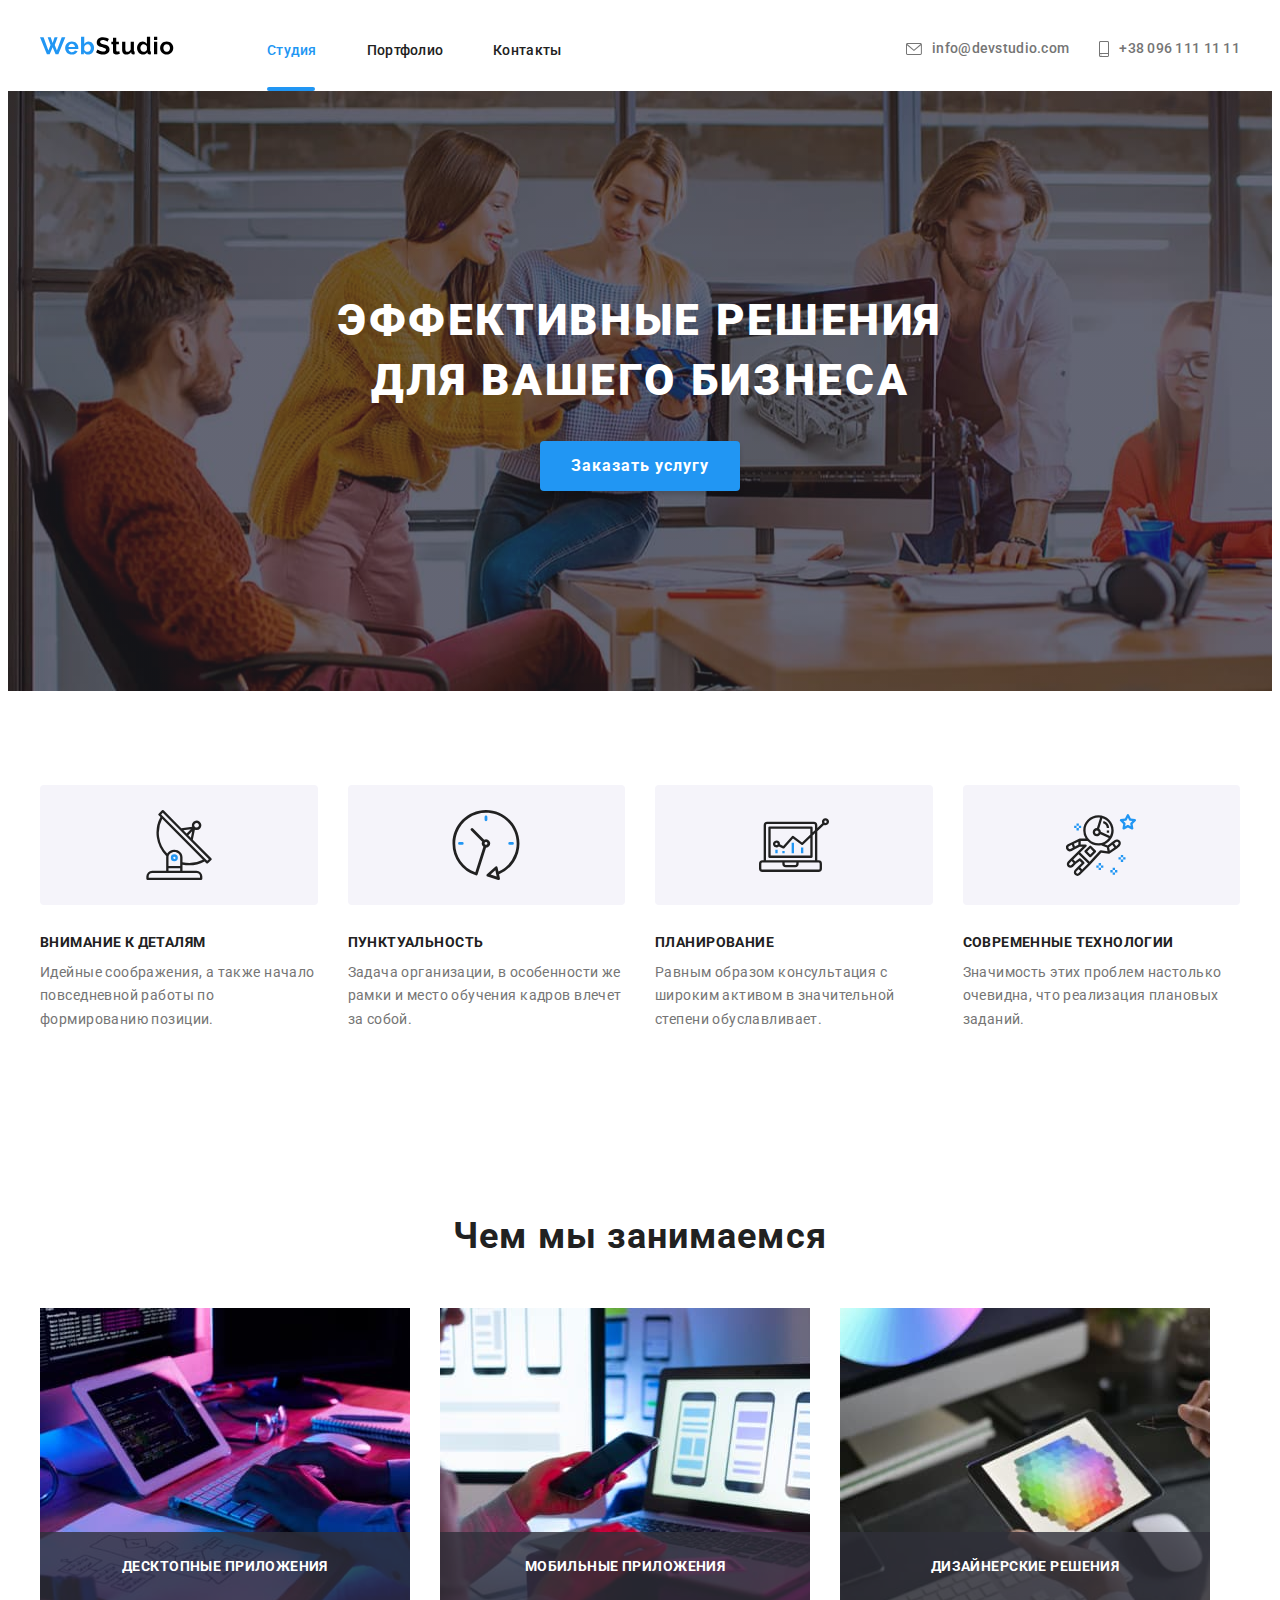
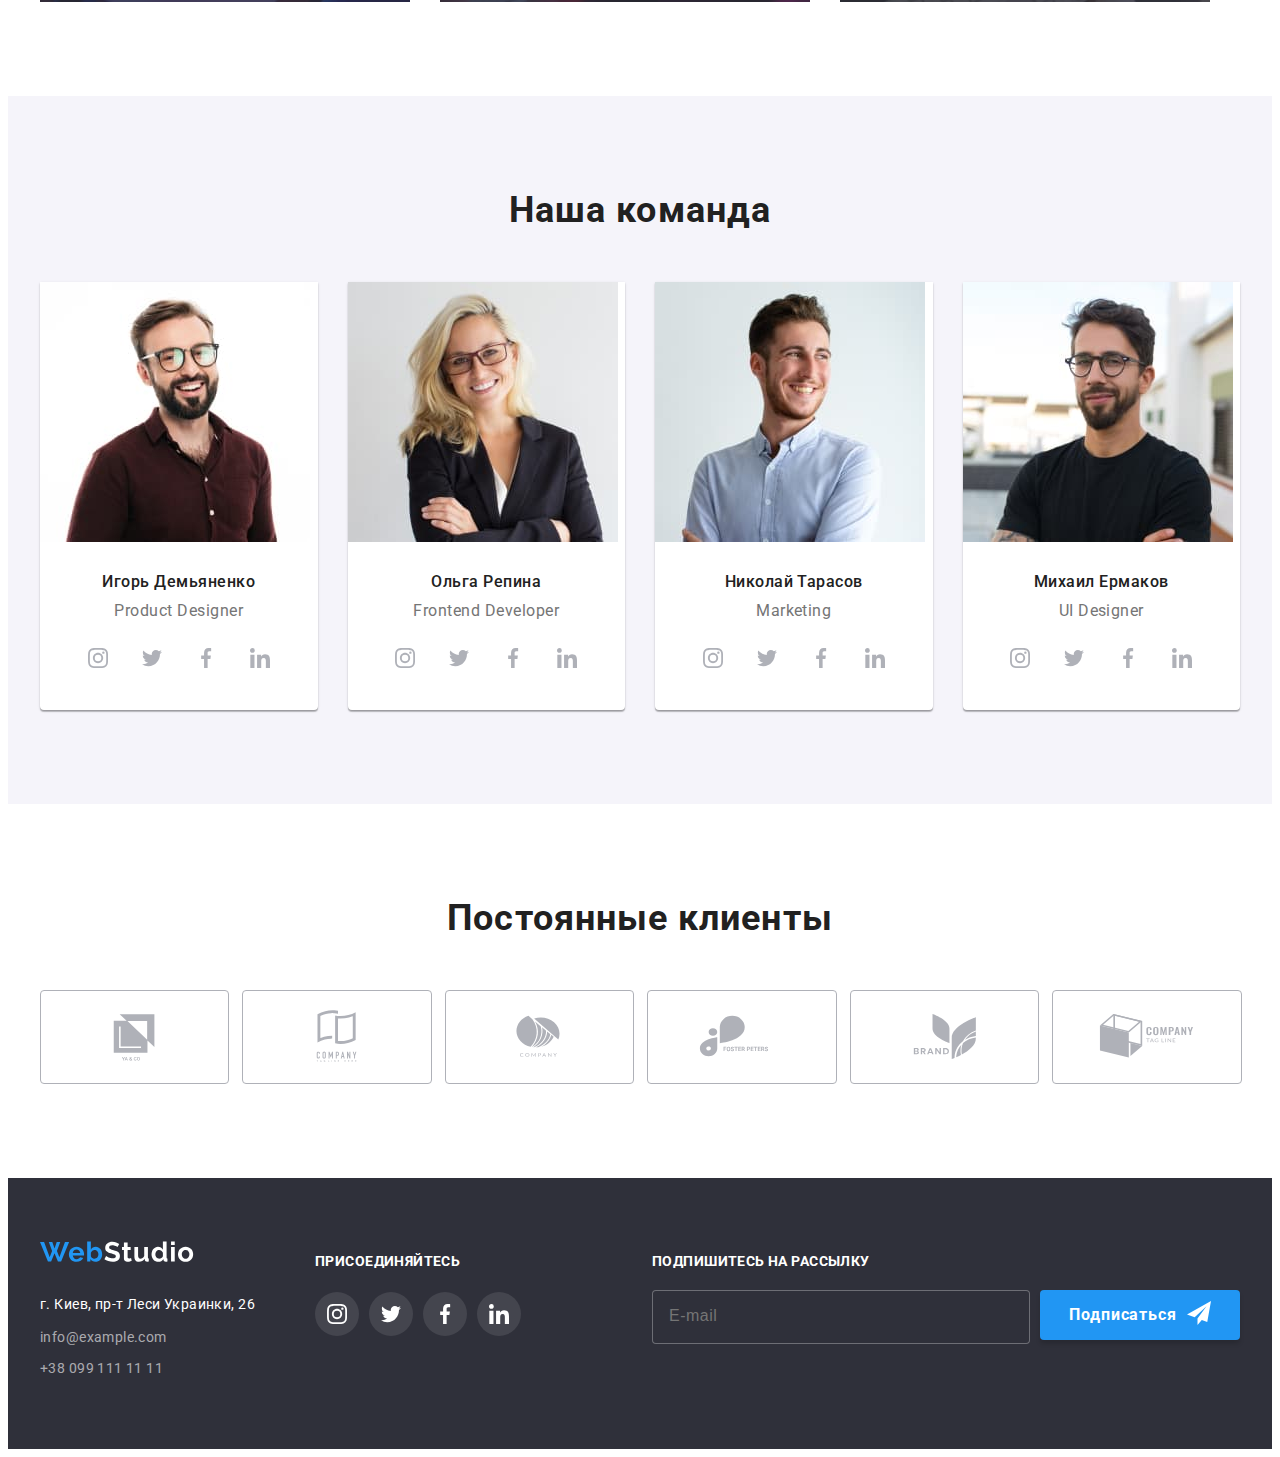
==== commit 785efc14: "start#16" ====
--- a/index.html
+++ b/index.html
@@ -489,9 +489,9 @@
                 <div class="modal-field-checkbox">
                     <input type="checkbox" class="input-check visually-hidden" id="input-check" name="policy" value="policy">
                 <label for="input-check" class="check-text">
-                    <span class="modal-checkbox"><svg class="check-icon" width="11" height="8">
+                    <span class="modal-checkbox"><svg class="check-icon" width="16" height="15">
                 <use href="./images/icons (1).svg#icon-Vector-3"></use>
-            </svg></span><p>Соглашаюсь с рассылкой и принимаю <a href="" class="modal-dogovor">Условия договора</a></p></label>
+            </svg></span>Соглашаюсь с рассылкой и принимаю <a href="" class="modal-dogovor">Условия договора</a></label>
                 </div>
                 <button type="submit" class="modal-send-btn">Отправить</button>
             </form>
--- a/css/main.css
+++ b/css/main.css
@@ -123,7 +123,7 @@
 @media screen and (min-width: 768px) and (max-width: 1199px) {
   .header {
     padding-top: 26px;
-    padding-bottom: 26px;
+    padding-bottom: 16px;
   }
 }
 @media screen and (min-width: 1200px) {
@@ -711,17 +711,17 @@
 }
 @media screen and (min-width: 480px) {
   .clients-list-icon {
-    width: calc(50% - 30px);
+    width: calc(50% - 15px);
   }
 }
 @media screen and (min-width: 768px) {
   .clients-list-icon {
-    width: calc(33.3333333333% - 30px);
+    width: calc(33.3333333333% - 15px);
   }
 }
 @media screen and (min-width: 1200px) {
   .clients-list-icon {
-    width: calc(16.6666666667% - 30px);
+    width: calc(16.6666666667% - 15px);
   }
 }
 
@@ -937,7 +937,6 @@
 }
 
 .header-portfolio {
-  position: relative;
   padding-top: 16px;
   padding-bottom: 16px;
   border-bottom: 1px solid #ECECEC;
@@ -945,7 +944,7 @@
 @media screen and (min-width: 768px) and (max-width: 1199px) {
   .header-portfolio {
     padding-top: 26px;
-    padding-bottom: 26px;
+    padding-bottom: 16px;
   }
 }
 @media screen and (min-width: 1200px) {
@@ -954,12 +953,17 @@
     padding-bottom: 24px;
   }
 }
+.menu-list__item {
+  position: relative;
+}
+
 .menu-list__line-portfolio::after {
   content: "";
+  display: block;
   position: absolute;
-  bottom: 0;
   width: 78px;
   height: 4px;
+  margin-top: 28px;
   background-color: #2196F3;
   border-radius: 2px;
   display: flex;
@@ -1263,11 +1267,13 @@
 .check-text span {
   width: 16px;
   height: 15px;
+  justify-content: center;
   border: 2px solid #212121;
   border-radius: 2px;
   margin-right: 8.38px;
 }
-.input-check:checked + .check-text {
+
+.input-check:checked + .check-text span {
   background-color: #2196F3;
   border: none;
 }
